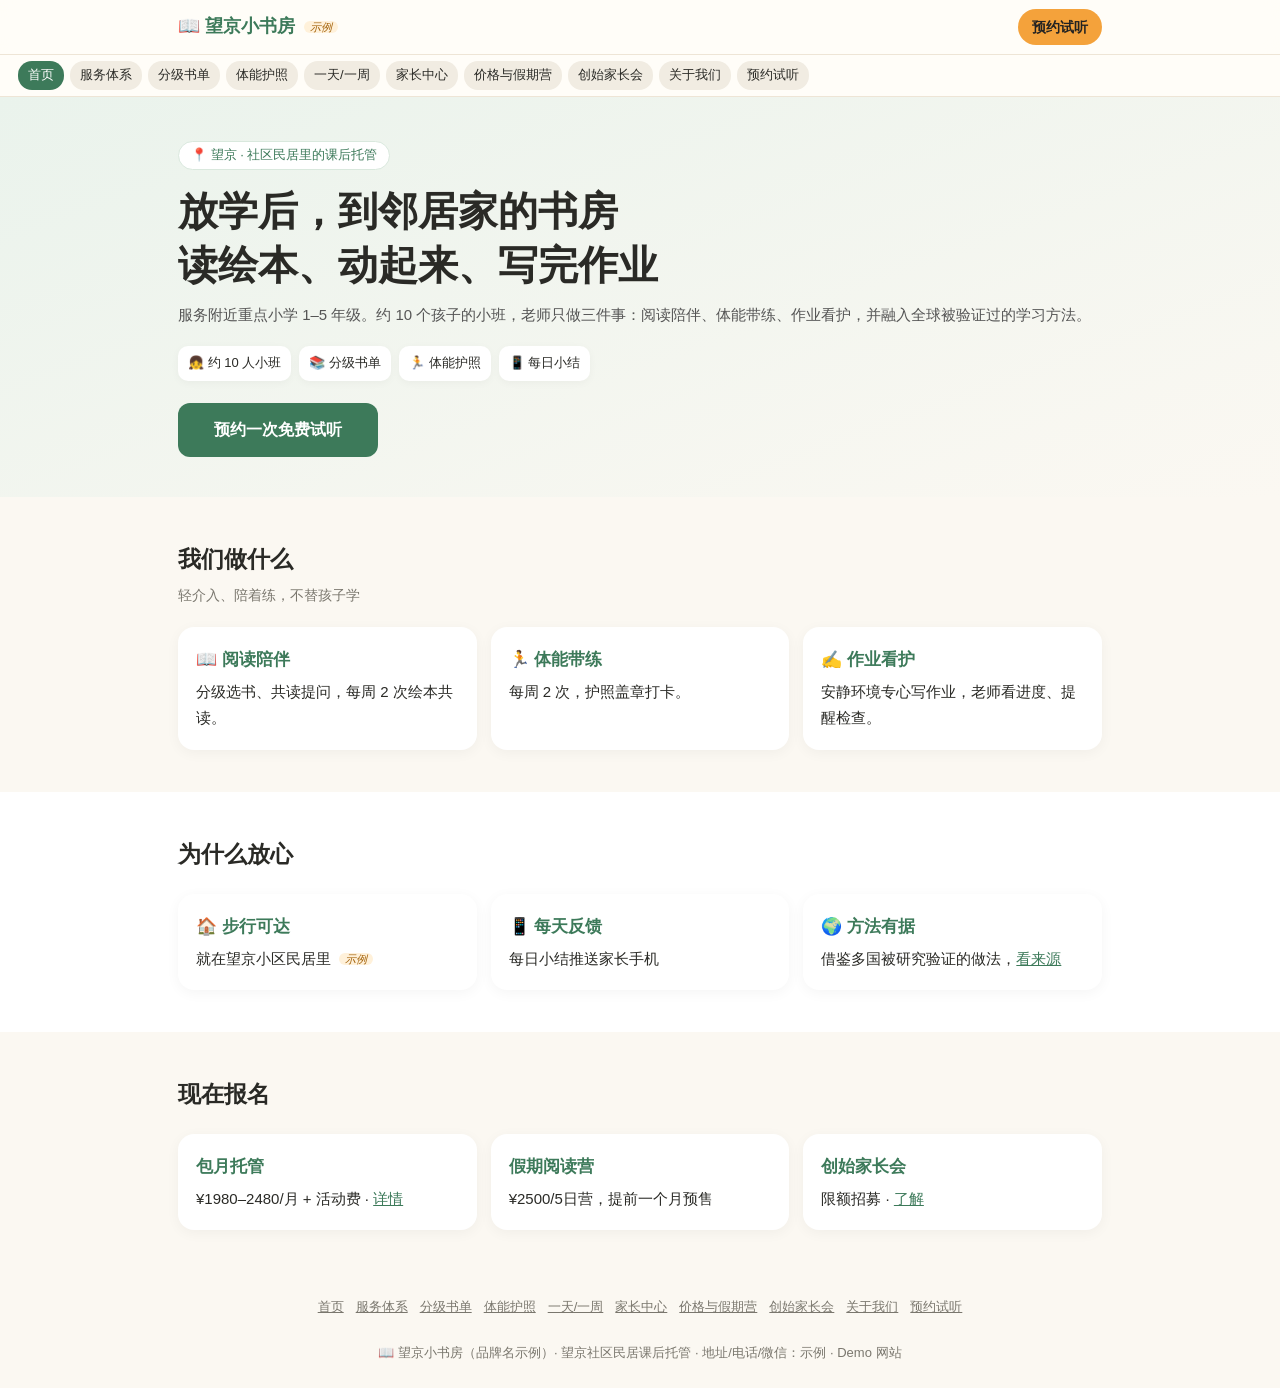
==== index.html @ 9b5f13f2 "望京小书房 demo site" ====
<!DOCTYPE html><html lang="zh-CN"><head><meta charset="utf-8"><meta name="viewport" content="width=device-width,initial-scale=1"><title>首页 · 望京小书房（示例）</title><link rel="stylesheet" href="style.css"></head><body>
<nav><div class="w"><b><a href="index.html" style="text-decoration:none">📖 望京小书房</a> <i class="tag">示例</i></b><a class="cta-s" href="join.html">预约试听</a></div></nav><div class="nav2"><a href="index.html" class=on>首页</a><a href="services.html">服务体系</a><a href="books.html">分级书单</a><a href="passport.html">体能护照</a><a href="schedule.html">一天/一周</a><a href="parents.html">家长中心</a><a href="pricing.html">价格与假期营</a><a href="founders.html">创始家长会</a><a href="about.html">关于我们</a><a href="join.html">预约试听</a></div>

<header class="hero"><div class="w"><span class="pill">📍 望京 · 社区民居里的课后托管</span><h1>放学后，到邻居家的书房<br>读绘本、动起来、写完作业</h1><p>服务附近重点小学 1–5 年级。约 10 个孩子的小班，老师只做三件事：阅读陪伴、体能带练、作业看护，并融入全球被验证过的学习方法。</p><div class="ks"><span>👧 约 10 人小班</span><span>📚 分级书单</span><span>🏃 体能护照</span><span>📱 每日小结</span></div><a class="btn" href="join.html">预约一次免费试听</a></div></header><section><div class="w"><h2>我们做什么</h2><p class="sub">轻介入、陪着练，不替孩子学</p><div class="g g3"><div class="c"><h3>📖 阅读陪伴</h3><p>分级选书、共读提问，每周 2 次绘本共读。</p></div><div class="c"><h3>🏃 体能带练</h3><p>每周 2 次，护照盖章打卡。</p></div><div class="c"><h3>✍️ 作业看护</h3><p>安静环境专心写作业，老师看进度、提醒检查。</p></div></div></div></section><section style=background:#fff><div class="w"><h2>为什么放心</h2><p class="sub"></p><div class="g g3"><div class="c"><h3>🏠 步行可达</h3><p>就在望京小区民居里 <i class="tag">示例</i></p></div><div class="c"><h3>📱 每天反馈</h3><p>每日小结推送家长手机</p></div><div class="c"><h3>🌍 方法有据</h3><p>借鉴多国被研究验证的做法，<a href=about.html>看来源</a></p></div></div></div></section><section><div class="w"><h2>现在报名</h2><p class="sub"></p><div class="g g3"><div class="c"><h3>包月托管</h3><p>¥1980–2480/月 + 活动费 · <a href=pricing.html>详情</a></p></div><div class="c"><h3>假期阅读营</h3><p>¥2500/5日营，提前一个月预售</p></div><div class="c"><h3>创始家长会</h3><p>限额招募 · <a href=founders.html>了解</a></p></div></div></div></section>
<footer><div class="w"><a href="index.html">首页</a><a href="services.html">服务体系</a><a href="books.html">分级书单</a><a href="passport.html">体能护照</a><a href="schedule.html">一天/一周</a><a href="parents.html">家长中心</a><a href="pricing.html">价格与假期营</a><a href="founders.html">创始家长会</a><a href="about.html">关于我们</a><a href="join.html">预约试听</a><br><br>📖 望京小书房（品牌名示例）· 望京社区民居课后托管 · 地址/电话/微信：示例 · Demo 网站</div></footer>
<div class="fab"><a class="btn" href="join.html">📅 预约免费试听</a></div></body></html>
---- style.css ----
:root{--p:#3d7a5a;--a:#f4a23b;--bg:#fbf8f2;--t:#2a2a26;--m:#7a776e}*{box-sizing:border-box;margin:0;padding:0}
body{font-family:-apple-system,"PingFang SC","Noto Sans CJK SC","Microsoft YaHei",sans-serif;color:var(--t);background:var(--bg);line-height:1.75;font-size:15px}
a{color:var(--p)}.w{max-width:960px;margin:auto;padding:0 18px}
nav{position:sticky;top:0;z-index:9;background:#fffdf8ee;backdrop-filter:blur(8px);border-bottom:1px solid #eee5d6}
nav .w{display:flex;justify-content:space-between;align-items:center;height:54px}nav b{color:var(--p);font-size:18px}nav .l{display:none}nav .l a{margin-left:18px;text-decoration:none;color:var(--t)}
.cta-s{background:var(--a);color:#222;padding:6px 14px;border-radius:20px;text-decoration:none;font-size:14px;font-weight:600}
.hero{padding:44px 0 40px;background:linear-gradient(160deg,#eaf3ec,#fbf8f2)}.hero .pill{display:inline-block;background:#fff;border:1px solid #d9e8dd;color:var(--p);border-radius:20px;padding:2px 12px;font-size:13px}
.hero h1{font-size:30px;line-height:1.35;margin:14px 0 10px}.hero p{color:#555}.hero .ks{display:flex;flex-wrap:wrap;gap:8px;margin:18px 0 22px}.hero .ks span{background:#fff;border-radius:10px;padding:6px 10px;font-size:13px;box-shadow:0 2px 8px #0000000a}
.btn{display:block;text-align:center;background:var(--p);color:#fff;padding:13px;border-radius:12px;text-decoration:none;font-weight:600;border:0;font-size:16px;width:100%;cursor:pointer}
section{padding:42px 0}h2{font-size:23px;margin-bottom:4px}.sub{color:var(--m);margin-bottom:20px;font-size:14px}
.g{display:grid;gap:14px}.c{background:#fff;border-radius:16px;padding:18px;box-shadow:0 3px 14px #0000000b}.c h3{font-size:17px;color:var(--p);margin-bottom:4px}
.tag{font-size:11px;background:#fff1da;color:#a3620a;border-radius:6px;padding:0 6px;margin-left:4px;vertical-align:middle;font-weight:400}
.ladder{display:flex;gap:6px;overflow-x:auto;padding-bottom:6px}.ladder div{flex:0 0 auto;background:#fff;border-radius:12px;padding:10px 14px;text-align:center;font-size:13px;box-shadow:0 2px 8px #0000000a}.ladder b{display:block;color:var(--p);font-size:16px}
.tl{border-left:3px solid #cfe3d5;margin-left:8px}.tl div{position:relative;padding:0 0 18px 20px}.tl div:before{content:"";position:absolute;left:-9px;top:6px;width:14px;height:14px;border-radius:50%;background:var(--a);border:3px solid #fff}.tl b{color:var(--p);margin-right:6px}
.price .c{text-align:center}.price .n{font-size:26px;font-weight:700;color:var(--t)}.price .hot{border:2px solid var(--a)}
details{background:#fff;border-radius:12px;padding:14px 16px;margin-bottom:10px;box-shadow:0 2px 8px #0000000a}summary{font-weight:600;cursor:pointer}details p{color:#555;margin-top:6px}
form{display:grid;gap:12px}input,select,textarea{padding:12px;border:1px solid #e2dccf;border-radius:10px;font:inherit;background:#fff;width:100%}
.row{display:grid;grid-template-columns:1fr 1fr;gap:10px}.src{font-size:12px;color:var(--m)}.src a{margin-right:8px}
.fab{position:fixed;bottom:14px;left:14px;right:14px;z-index:9}footer{text-align:center;padding:24px 0 90px;color:var(--m);font-size:13px}
@media(min-width:760px){.g2{grid-template-columns:1fr 1fr}.g3{grid-template-columns:repeat(3,1fr)}.g4{grid-template-columns:repeat(4,1fr)}nav .l{display:block}.hero h1{font-size:40px}.fab{display:none}footer{padding-bottom:24px}.hero .btn{width:auto;display:inline-block;padding:13px 36px}}
.nav2{display:flex;gap:6px;overflow-x:auto;padding:6px 18px;background:#fffdf8;border-bottom:1px solid #eee5d6;white-space:nowrap}.nav2 a{font-size:13px;text-decoration:none;color:var(--t);padding:3px 10px;border-radius:14px;background:#f1ece2}.nav2 a.on{background:var(--p);color:#fff}.borrow{margin-top:8px;padding:8px 10px;background:#eef6f0;border-radius:10px;font-size:13px}footer a{color:var(--m);margin:0 6px}ul.li{margin:8px 0 0 20px}
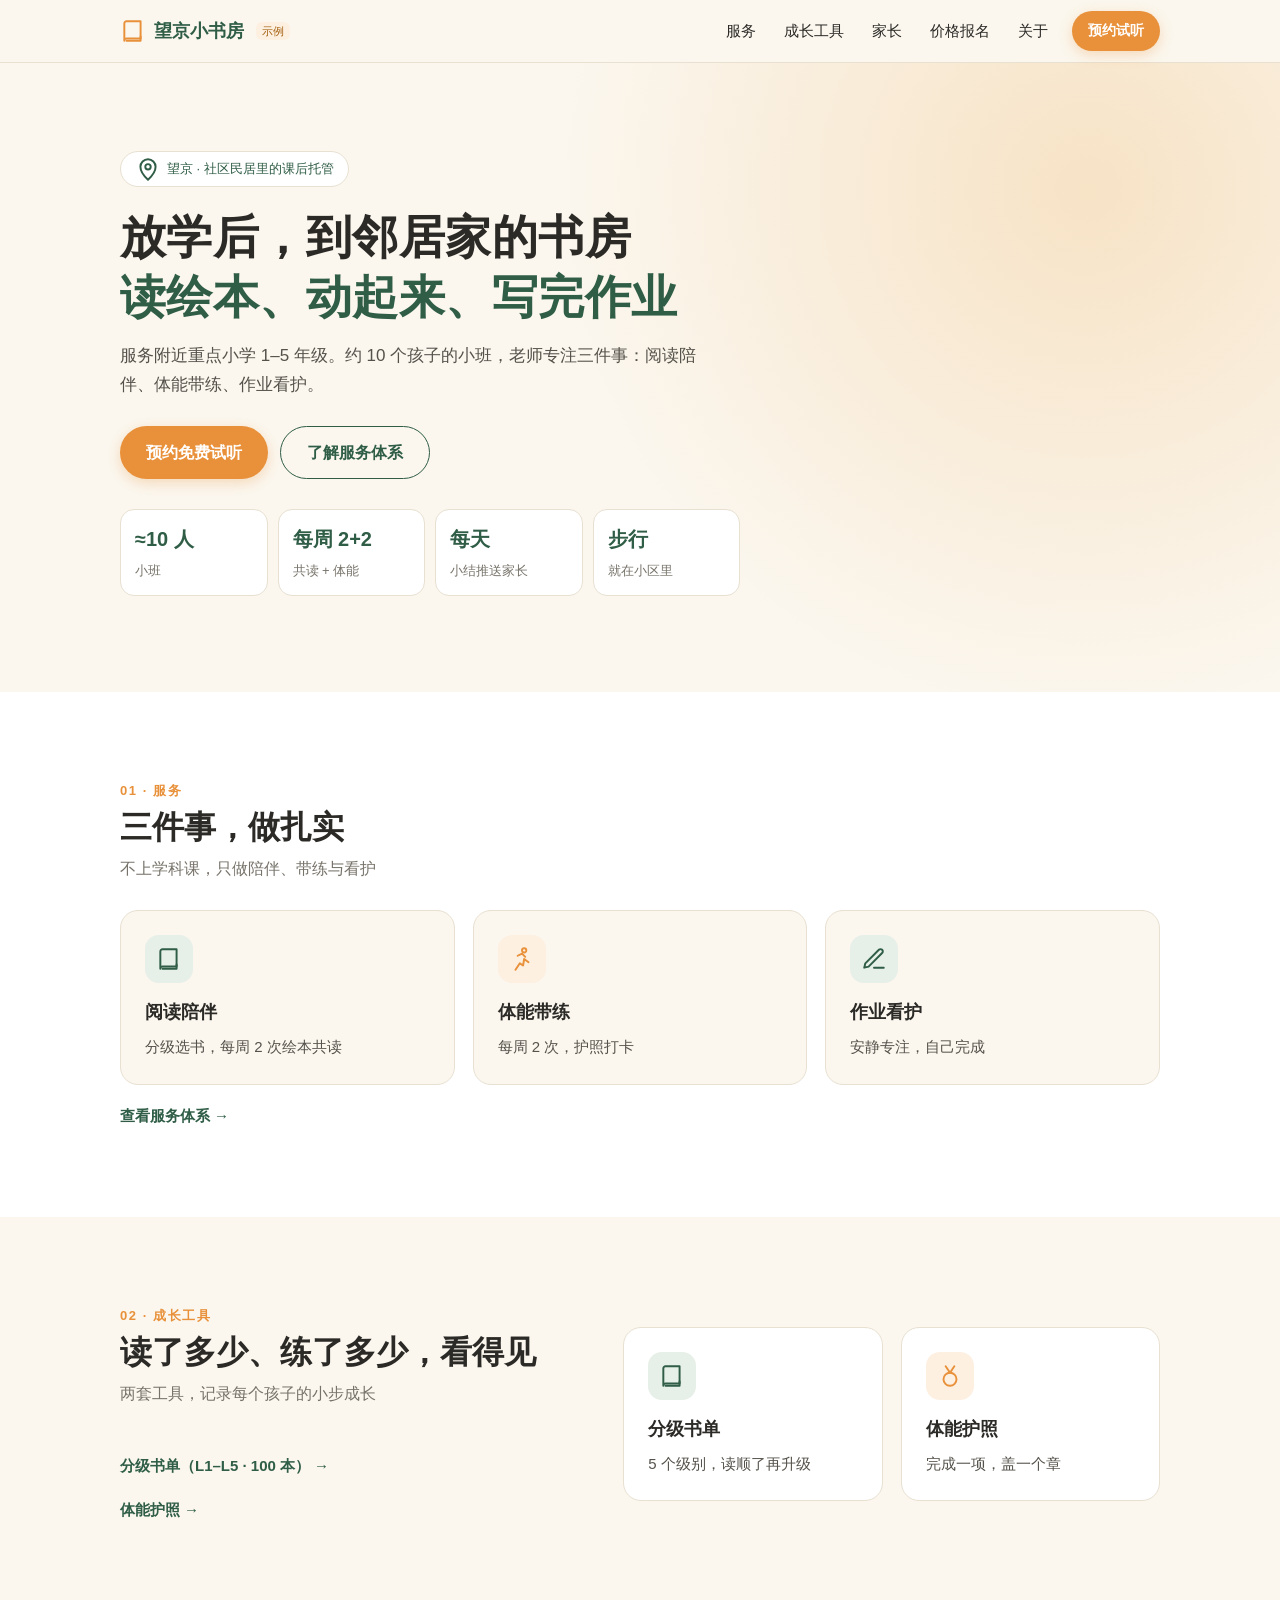
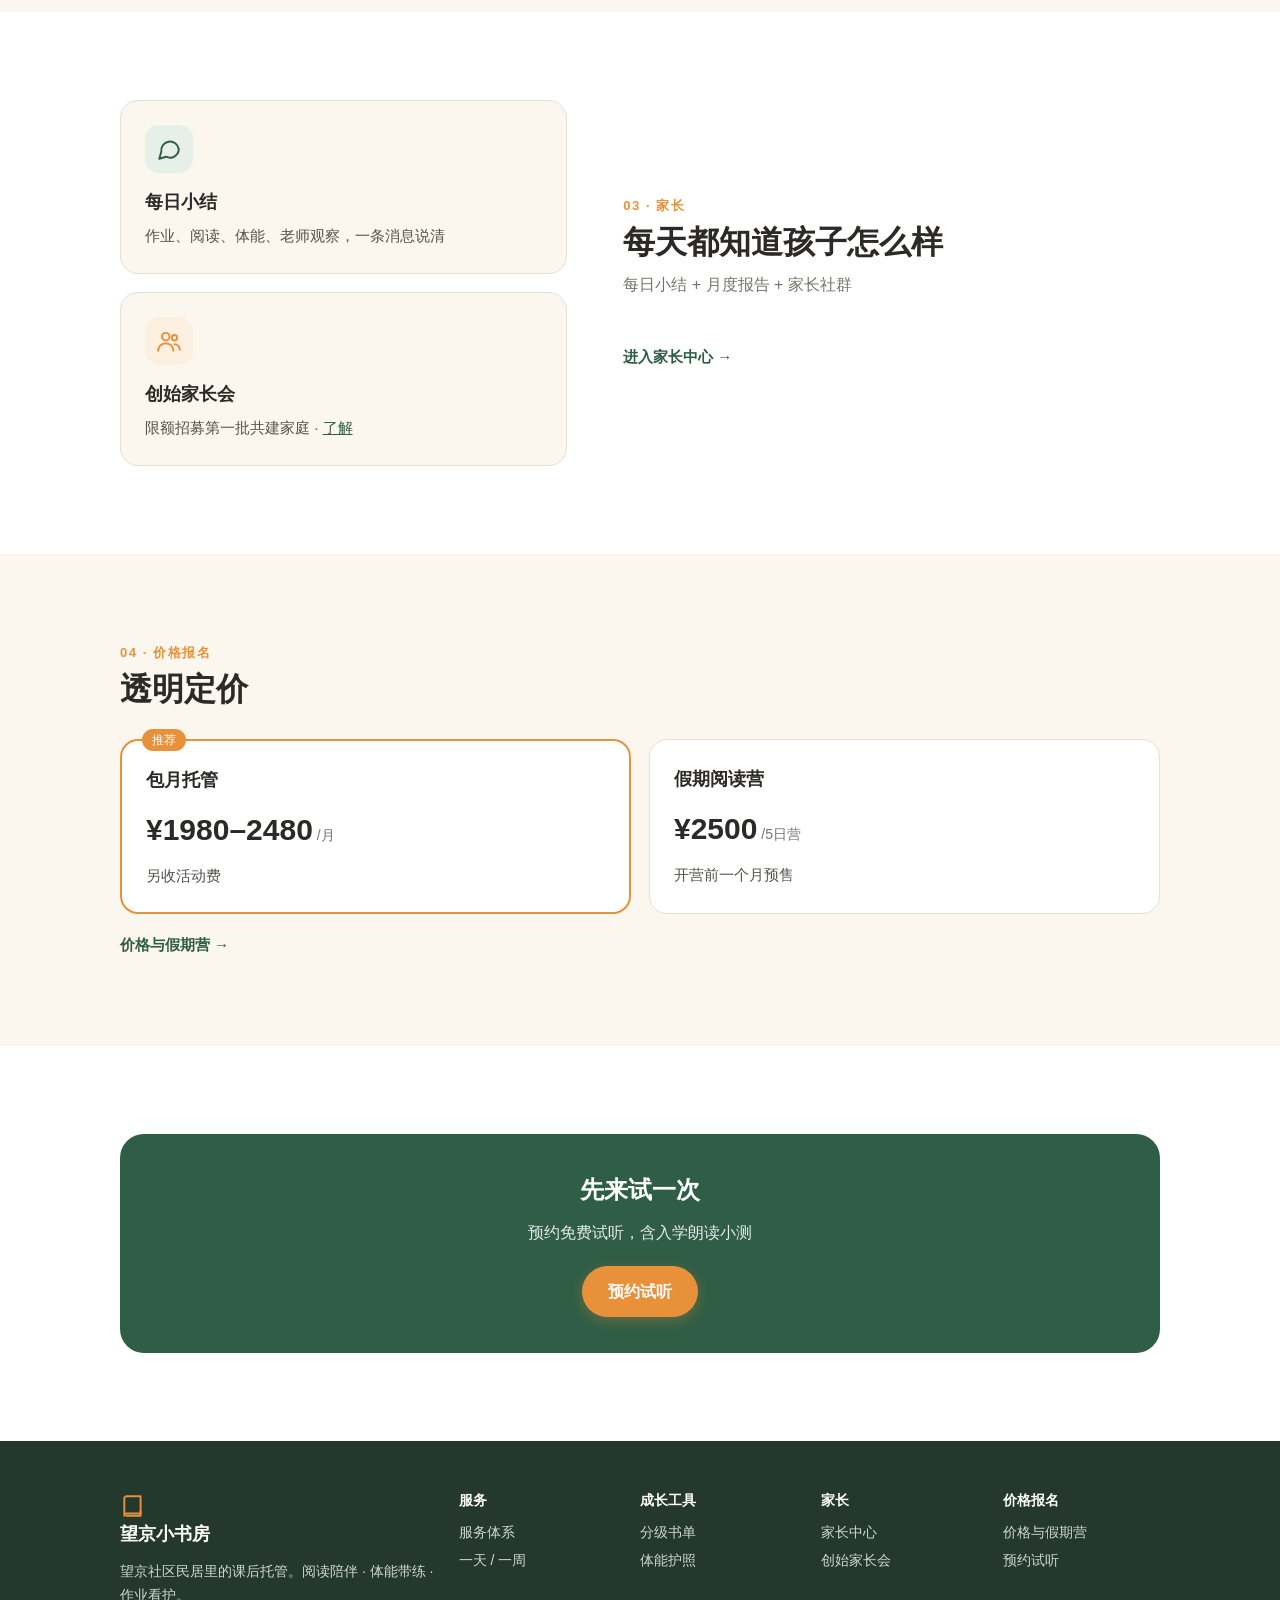
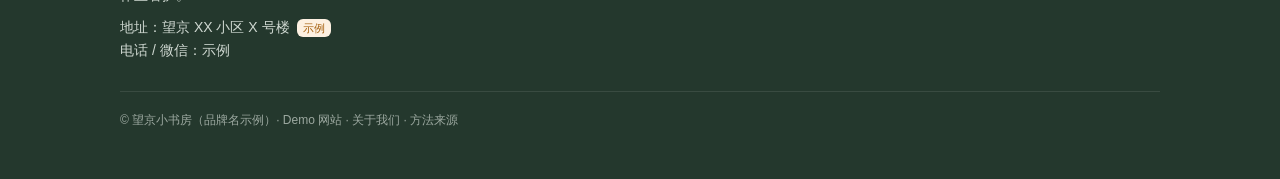
==== commit ee64a84a: "全站改版：信息架构、视觉与导航" ====
--- a/index.html
+++ b/index.html
@@ -1,6 +1 @@
-<!DOCTYPE html><html lang="zh-CN"><head><meta charset="utf-8"><meta name="viewport" content="width=device-width,initial-scale=1"><title>首页 · 望京小书房（示例）</title><link rel="stylesheet" href="style.css"></head><body>
-<nav><div class="w"><b><a href="index.html" style="text-decoration:none">📖 望京小书房</a> <i class="tag">示例</i></b><a class="cta-s" href="join.html">预约试听</a></div></nav><div class="nav2"><a href="index.html" class=on>首页</a><a href="services.html">服务体系</a><a href="books.html">分级书单</a><a href="passport.html">体能护照</a><a href="schedule.html">一天/一周</a><a href="parents.html">家长中心</a><a href="pricing.html">价格与假期营</a><a href="founders.html">创始家长会</a><a href="about.html">关于我们</a><a href="join.html">预约试听</a></div>
-
-<header class="hero"><div class="w"><span class="pill">📍 望京 · 社区民居里的课后托管</span><h1>放学后，到邻居家的书房<br>读绘本、动起来、写完作业</h1><p>服务附近重点小学 1–5 年级。约 10 个孩子的小班，老师只做三件事：阅读陪伴、体能带练、作业看护，并融入全球被验证过的学习方法。</p><div class="ks"><span>👧 约 10 人小班</span><span>📚 分级书单</span><span>🏃 体能护照</span><span>📱 每日小结</span></div><a class="btn" href="join.html">预约一次免费试听</a></div></header><section><div class="w"><h2>我们做什么</h2><p class="sub">轻介入、陪着练，不替孩子学</p><div class="g g3"><div class="c"><h3>📖 阅读陪伴</h3><p>分级选书、共读提问，每周 2 次绘本共读。</p></div><div class="c"><h3>🏃 体能带练</h3><p>每周 2 次，护照盖章打卡。</p></div><div class="c"><h3>✍️ 作业看护</h3><p>安静环境专心写作业，老师看进度、提醒检查。</p></div></div></div></section><section style=background:#fff><div class="w"><h2>为什么放心</h2><p class="sub"></p><div class="g g3"><div class="c"><h3>🏠 步行可达</h3><p>就在望京小区民居里 <i class="tag">示例</i></p></div><div class="c"><h3>📱 每天反馈</h3><p>每日小结推送家长手机</p></div><div class="c"><h3>🌍 方法有据</h3><p>借鉴多国被研究验证的做法，<a href=about.html>看来源</a></p></div></div></div></section><section><div class="w"><h2>现在报名</h2><p class="sub"></p><div class="g g3"><div class="c"><h3>包月托管</h3><p>¥1980–2480/月 + 活动费 · <a href=pricing.html>详情</a></p></div><div class="c"><h3>假期阅读营</h3><p>¥2500/5日营，提前一个月预售</p></div><div class="c"><h3>创始家长会</h3><p>限额招募 · <a href=founders.html>了解</a></p></div></div></div></section>
-<footer><div class="w"><a href="index.html">首页</a><a href="services.html">服务体系</a><a href="books.html">分级书单</a><a href="passport.html">体能护照</a><a href="schedule.html">一天/一周</a><a href="parents.html">家长中心</a><a href="pricing.html">价格与假期营</a><a href="founders.html">创始家长会</a><a href="about.html">关于我们</a><a href="join.html">预约试听</a><br><br>📖 望京小书房（品牌名示例）· 望京社区民居课后托管 · 地址/电话/微信：示例 · Demo 网站</div></footer>
-<div class="fab"><a class="btn" href="join.html">📅 预约免费试听</a></div></body></html>+<!DOCTYPE html><html lang="zh-CN"><head><meta charset="utf-8"><meta name="viewport" content="width=device-width,initial-scale=1"><title>首页 · 望京小书房（示例）</title><link rel="stylesheet" href="style.css"></head><body><header class="hd"><div class="w"><a class="logo" href="index.html"><svg class="ic" viewBox="0 0 24 24"><path d="M4 19V5a2 2 0 0 1 2-2h13v16H6a2 2 0 0 0-2 2z"/><path d="M19 17v4H6"/></svg>望京小书房 <i class="tag">示例</i></a><nav class="menu"><div class="grp"><a href="services.html">服务</a><div class="sub"><a href="services.html">服务体系</a><a href="schedule.html">一天 / 一周</a></div></div><div class="grp"><a href="books.html">成长工具</a><div class="sub"><a href="books.html">分级书单</a><a href="passport.html">体能护照</a></div></div><div class="grp"><a href="parents.html">家长</a><div class="sub"><a href="parents.html">家长中心</a><a href="founders.html">创始家长会</a></div></div><div class="grp"><a href="pricing.html">价格报名</a><div class="sub"><a href="pricing.html">价格与假期营</a><a href="join.html">预约试听</a></div></div><div class="grp"><a href="about.html">关于</a><div class="sub"><a href="about.html">关于我们 · 方法来源</a></div></div><a class="btn sm" href="join.html" style="margin-left:8px">预约试听</a></nav><button class="burger" aria-label="菜单" onclick="document.querySelector('.drawer').classList.toggle('open')"><svg class="ic" viewBox="0 0 24 24"><path d="M4 7h16M4 12h16M4 17h16"/></svg></button></div><div class="drawer"><div class="w"><h4>服务</h4><a href="services.html">服务体系</a><a href="schedule.html">一天 / 一周</a><h4>成长工具</h4><a href="books.html">分级书单</a><a href="passport.html">体能护照</a><h4>家长</h4><a href="parents.html">家长中心</a><a href="founders.html">创始家长会</a><h4>价格报名</h4><a href="pricing.html">价格与假期营</a><a href="join.html">预约试听</a><h4>关于</h4><a href="about.html">关于我们 · 方法来源</a><div style="margin-top:14px"><a class="btn full" href="join.html" style="color:#fff;background:var(--o)">预约免费试听</a></div></div></div></header><main><div class="hero"><div class="w"><span class="eyebrow"><svg class="ic" viewBox="0 0 24 24"><path d="M12 22s7-6.5 7-12a7 7 0 0 0-14 0c0 5.5 7 12 7 12z"/><circle cx="12" cy="10" r="2.5"/></svg>望京 · 社区民居里的课后托管</span><h1>放学后，到邻居家的书房<br><em>读绘本、动起来、写完作业</em></h1><p class="lead">服务附近重点小学 1–5 年级。约 10 个孩子的小班，老师专注三件事：阅读陪伴、体能带练、作业看护。</p><div class="acts"><a class="btn" href="join.html">预约免费试听</a><a class="btn ghost" href="services.html">了解服务体系</a></div><div class="facts"><div><b>≈10 人</b><span>小班</span></div><div><b>每周 2+2</b><span>共读 + 体能</span></div><div><b>每天</b><span>小结推送家长</span></div><div><b>步行</b><span>就在小区里</span></div></div></div></div><section class="alt"><div class="w"><div class="sh"><div class="k">01 · 服务</div><h2>三件事，做扎实</h2><p>不上学科课，只做陪伴、带练与看护</p></div><div class="g g3"><div class="c"><div class="icb"><svg class="ic" viewBox="0 0 24 24"><path d="M4 19V5a2 2 0 0 1 2-2h13v16H6a2 2 0 0 0-2 2z"/><path d="M19 17v4H6"/></svg></div><h3>阅读陪伴</h3><p>分级选书，每周 2 次绘本共读</p></div><div class="c"><div class="icb o"><svg class="ic" viewBox="0 0 24 24"><circle cx="14" cy="4" r="2"/><path d="m6 22 4-6 3 2 1-6 4 3M8 9l4-2 3 3"/></svg></div><h3>体能带练</h3><p>每周 2 次，护照打卡</p></div><div class="c"><div class="icb"><svg class="ic" viewBox="0 0 24 24"><path d="M12 20h9"/><path d="M16.5 3.5a2.1 2.1 0 1 1 3 3L7 19l-4 1 1-4z"/></svg></div><h3>作业看护</h3><p>安静专注，自己完成</p></div></div><a class="more" href="services.html">查看服务体系</a></div></section><section class=""><div class="w"><div class="mod"><div><div class="sh"><div class="k">02 · 成长工具</div><h2>读了多少、练了多少，看得见</h2><p>两套工具，记录每个孩子的小步成长</p></div><a class="more" href="books.html">分级书单（L1–L5 · 100 本）</a><br><a class="more" href="passport.html">体能护照</a></div><div class="g g2"><div class="c"><div class="icb"><svg class="ic" viewBox="0 0 24 24"><path d="M4 19V5a2 2 0 0 1 2-2h13v16H6a2 2 0 0 0-2 2z"/><path d="M19 17v4H6"/></svg></div><h3>分级书单</h3><p>5 个级别，读顺了再升级</p></div><div class="c"><div class="icb o"><svg class="ic" viewBox="0 0 24 24"><circle cx="12" cy="15" r="6"/><path d="m8 3 4 6 4-6"/></svg></div><h3>体能护照</h3><p>完成一项，盖一个章</p></div></div></div></div></section><section class="alt"><div class="w"><div class="mod rev"><div><div class="sh"><div class="k">03 · 家长</div><h2>每天都知道孩子怎么样</h2><p>每日小结 + 月度报告 + 家长社群</p></div><a class="more" href="parents.html">进入家长中心</a></div><div class="g"><div class="c"><div class="icb"><svg class="ic" viewBox="0 0 24 24"><path d="M21 12a8 8 0 0 1-11.6 7.1L3 21l1.9-6.4A8 8 0 1 1 21 12z"/></svg></div><h3>每日小结</h3><p>作业、阅读、体能、老师观察，一条消息说清</p></div><div class="c"><div class="icb o"><svg class="ic" viewBox="0 0 24 24"><circle cx="9" cy="8" r="3.5"/><path d="M2 21a7 7 0 0 1 14 0"/><circle cx="17" cy="9" r="2.5"/><path d="M17 15a5 5 0 0 1 5 5"/></svg></div><h3>创始家长会</h3><p>限额招募第一批共建家庭 · <a href=founders.html>了解</a></p></div></div></div></div></section><section class=""><div class="w"><div class="sh"><div class="k">04 · 价格报名</div><h2>透明定价</h2></div><div class="g g2 price"><div class="c hot"><h3>包月托管</h3><div class="n">¥1980–2480<small> /月</small></div><p>另收活动费</p></div><div class="c"><h3>假期阅读营</h3><div class="n">¥2500<small> /5日营</small></div><p>开营前一个月预售</p></div></div><a class="more" href="pricing.html">价格与假期营</a></div></section><section class="alt"><div class="w"><div class="cta"><h2>先来试一次</h2><p>预约免费试听，含入学朗读小测</p><a class="btn" href="join.html">预约试听</a></div></div></section></main><footer class="ft"><div class="w"><div class="cols"><div><a class="logo" href="index.html" style="color:#fff"><svg class="ic" viewBox="0 0 24 24"><path d="M4 19V5a2 2 0 0 1 2-2h13v16H6a2 2 0 0 0-2 2z"/><path d="M19 17v4H6"/></svg>望京小书房</a><p style="margin-top:10px">望京社区民居里的课后托管。阅读陪伴 · 体能带练 · 作业看护。</p><p style="margin-top:8px">地址：望京 XX 小区 X 号楼 <i class="tag">示例</i><br>电话 / 微信：示例</p></div><div><h4>服务</h4><a href="services.html">服务体系</a><a href="schedule.html">一天 / 一周</a></div><div><h4>成长工具</h4><a href="books.html">分级书单</a><a href="passport.html">体能护照</a></div><div><h4>家长</h4><a href="parents.html">家长中心</a><a href="founders.html">创始家长会</a></div><div><h4>价格报名</h4><a href="pricing.html">价格与假期营</a><a href="join.html">预约试听</a></div></div><div class="bot">© 望京小书房（品牌名示例）· Demo 网站 · <a href="about.html" style="display:inline">关于我们 · 方法来源</a></div></div></footer><div class="fab"><a class="btn" href="join.html">预约免费试听</a></div></body></html>
--- a/style.css
+++ b/style.css
@@ -1,22 +1,63 @@
-
-:root{--p:#3d7a5a;--a:#f4a23b;--bg:#fbf8f2;--t:#2a2a26;--m:#7a776e}*{box-sizing:border-box;margin:0;padding:0}
-body{font-family:-apple-system,"PingFang SC","Noto Sans CJK SC","Microsoft YaHei",sans-serif;color:var(--t);background:var(--bg);line-height:1.75;font-size:15px}
-a{color:var(--p)}.w{max-width:960px;margin:auto;padding:0 18px}
-nav{position:sticky;top:0;z-index:9;background:#fffdf8ee;backdrop-filter:blur(8px);border-bottom:1px solid #eee5d6}
-nav .w{display:flex;justify-content:space-between;align-items:center;height:54px}nav b{color:var(--p);font-size:18px}nav .l{display:none}nav .l a{margin-left:18px;text-decoration:none;color:var(--t)}
-.cta-s{background:var(--a);color:#222;padding:6px 14px;border-radius:20px;text-decoration:none;font-size:14px;font-weight:600}
-.hero{padding:44px 0 40px;background:linear-gradient(160deg,#eaf3ec,#fbf8f2)}.hero .pill{display:inline-block;background:#fff;border:1px solid #d9e8dd;color:var(--p);border-radius:20px;padding:2px 12px;font-size:13px}
-.hero h1{font-size:30px;line-height:1.35;margin:14px 0 10px}.hero p{color:#555}.hero .ks{display:flex;flex-wrap:wrap;gap:8px;margin:18px 0 22px}.hero .ks span{background:#fff;border-radius:10px;padding:6px 10px;font-size:13px;box-shadow:0 2px 8px #0000000a}
-.btn{display:block;text-align:center;background:var(--p);color:#fff;padding:13px;border-radius:12px;text-decoration:none;font-weight:600;border:0;font-size:16px;width:100%;cursor:pointer}
-section{padding:42px 0}h2{font-size:23px;margin-bottom:4px}.sub{color:var(--m);margin-bottom:20px;font-size:14px}
-.g{display:grid;gap:14px}.c{background:#fff;border-radius:16px;padding:18px;box-shadow:0 3px 14px #0000000b}.c h3{font-size:17px;color:var(--p);margin-bottom:4px}
-.tag{font-size:11px;background:#fff1da;color:#a3620a;border-radius:6px;padding:0 6px;margin-left:4px;vertical-align:middle;font-weight:400}
-.ladder{display:flex;gap:6px;overflow-x:auto;padding-bottom:6px}.ladder div{flex:0 0 auto;background:#fff;border-radius:12px;padding:10px 14px;text-align:center;font-size:13px;box-shadow:0 2px 8px #0000000a}.ladder b{display:block;color:var(--p);font-size:16px}
-.tl{border-left:3px solid #cfe3d5;margin-left:8px}.tl div{position:relative;padding:0 0 18px 20px}.tl div:before{content:"";position:absolute;left:-9px;top:6px;width:14px;height:14px;border-radius:50%;background:var(--a);border:3px solid #fff}.tl b{color:var(--p);margin-right:6px}
-.price .c{text-align:center}.price .n{font-size:26px;font-weight:700;color:var(--t)}.price .hot{border:2px solid var(--a)}
-details{background:#fff;border-radius:12px;padding:14px 16px;margin-bottom:10px;box-shadow:0 2px 8px #0000000a}summary{font-weight:600;cursor:pointer}details p{color:#555;margin-top:6px}
-form{display:grid;gap:12px}input,select,textarea{padding:12px;border:1px solid #e2dccf;border-radius:10px;font:inherit;background:#fff;width:100%}
-.row{display:grid;grid-template-columns:1fr 1fr;gap:10px}.src{font-size:12px;color:var(--m)}.src a{margin-right:8px}
-.fab{position:fixed;bottom:14px;left:14px;right:14px;z-index:9}footer{text-align:center;padding:24px 0 90px;color:var(--m);font-size:13px}
-@media(min-width:760px){.g2{grid-template-columns:1fr 1fr}.g3{grid-template-columns:repeat(3,1fr)}.g4{grid-template-columns:repeat(4,1fr)}nav .l{display:block}.hero h1{font-size:40px}.fab{display:none}footer{padding-bottom:24px}.hero .btn{width:auto;display:inline-block;padding:13px 36px}}
-.nav2{display:flex;gap:6px;overflow-x:auto;padding:6px 18px;background:#fffdf8;border-bottom:1px solid #eee5d6;white-space:nowrap}.nav2 a{font-size:13px;text-decoration:none;color:var(--t);padding:3px 10px;border-radius:14px;background:#f1ece2}.nav2 a.on{background:var(--p);color:#fff}.borrow{margin-top:8px;padding:8px 10px;background:#eef6f0;border-radius:10px;font-size:13px}footer a{color:var(--m);margin:0 6px}ul.li{margin:8px 0 0 20px}+:root{--cream:#fbf7ef;--cream2:#f3ecdf;--g:#2f5d46;--g2:#e6efe8;--o:#e8913a;--o2:#fdf0e1;--t:#2b2a26;--m:#77736a;--line:#e8e0d1;--r:18px}
+*{box-sizing:border-box;margin:0;padding:0}html{scroll-behavior:smooth}
+body{font-family:-apple-system,BlinkMacSystemFont,"PingFang SC","Hiragino Sans GB","Noto Sans CJK SC","Microsoft YaHei",sans-serif;color:var(--t);background:var(--cream);line-height:1.7;font-size:16px;-webkit-font-smoothing:antialiased}
+a{color:var(--g)}img,svg{display:block}.w{max-width:1080px;margin:0 auto;padding:0 20px}
+.ic{width:26px;height:26px;stroke:currentColor;fill:none;stroke-width:1.8;stroke-linecap:round;stroke-linejoin:round}
+/* header */
+.hd{position:sticky;top:0;z-index:50;background:rgba(251,247,239,.94);backdrop-filter:blur(10px);border-bottom:1px solid var(--line)}
+.hd .w{display:flex;align-items:center;justify-content:space-between;height:62px}
+.logo{display:flex;align-items:center;gap:8px;font-weight:700;font-size:18px;color:var(--g);text-decoration:none}.logo .ic{color:var(--o)}
+.menu{display:none;gap:4px;align-items:center}.menu .grp{position:relative}.menu .grp>a{display:block;padding:8px 12px;border-radius:10px;text-decoration:none;color:var(--t);font-size:15px}
+.menu .grp>a:hover,.menu .grp.on>a{background:var(--g2);color:var(--g)}
+.menu .sub{display:none;position:absolute;top:100%;left:0;background:#fff;border:1px solid var(--line);border-radius:14px;padding:6px;min-width:150px;box-shadow:0 10px 30px #0000001a}
+.menu .grp:hover .sub{display:block}.menu .sub a{display:block;padding:8px 12px;border-radius:8px;text-decoration:none;color:var(--t);font-size:14px}.menu .sub a:hover{background:var(--cream)}
+.burger{background:none;border:0;padding:8px;color:var(--g);cursor:pointer}
+.drawer{display:none;border-top:1px solid var(--line);background:#fff}.drawer.open{display:block}
+.drawer .w{padding:10px 20px 18px}.drawer h4{font-size:12px;color:var(--m);letter-spacing:.1em;margin:12px 0 4px}.drawer a{display:inline-block;margin:4px 8px 4px 0;padding:6px 14px;border-radius:20px;background:var(--cream);text-decoration:none;color:var(--t);font-size:14px}.drawer a.on{background:var(--g);color:#fff}
+/* buttons */
+.btn{display:inline-flex;align-items:center;justify-content:center;gap:6px;padding:12px 26px;border-radius:999px;font-weight:600;font-size:16px;text-decoration:none;border:0;cursor:pointer;background:var(--o);color:#fff;box-shadow:0 4px 14px rgba(232,145,58,.3);transition:.2s}.btn:hover{transform:translateY(-1px)}
+.btn.ghost{background:transparent;color:var(--g);box-shadow:none;border:1.5px solid var(--g)}.btn.sm{padding:8px 16px;font-size:14px}.btn.full{width:100%}
+.more{display:inline-flex;align-items:center;gap:4px;font-weight:600;text-decoration:none;font-size:15px;margin-top:18px}.more:after{content:"→"}
+/* hero */
+.hero{padding:56px 0 64px;background:radial-gradient(circle at 85% 20%,#f7e3c6 0,transparent 45%),var(--cream)}
+.eyebrow{display:inline-flex;align-items:center;gap:6px;background:#fff;border:1px solid var(--line);color:var(--g);border-radius:999px;padding:4px 14px;font-size:13px}
+.hero h1{font-size:32px;line-height:1.3;margin:18px 0 14px;letter-spacing:.01em}.hero h1 em{font-style:normal;color:var(--g)}
+.hero p.lead{font-size:17px;color:#55524b;max-width:600px}.hero .acts{display:flex;gap:12px;flex-wrap:wrap;margin-top:26px}
+.facts{display:grid;grid-template-columns:repeat(2,1fr);gap:10px;margin-top:30px;max-width:620px}.facts div{background:#fff;border-radius:14px;padding:12px 14px;border:1px solid var(--line)}.facts b{display:block;font-size:20px;color:var(--g)}.facts span{font-size:13px;color:var(--m)}
+/* page header */
+.ph{padding:34px 0 36px;background:var(--g);color:#fff}.crumb{font-size:13px;opacity:.75}.crumb a{color:#fff}.ph h1{font-size:28px;margin:6px 0 6px}.ph p{opacity:.88;max-width:640px}
+/* sections */
+section{padding:64px 0}section.alt{background:#fff}section.tint{background:var(--g2)}
+.sh{margin-bottom:28px}.sh .k{font-size:13px;color:var(--o);font-weight:700;letter-spacing:.12em}.sh h2{font-size:26px;line-height:1.35;margin:4px 0 6px}.sh p{color:var(--m);max-width:620px}
+.g{display:grid;gap:18px}
+.c{background:#fff;border:1px solid var(--line);border-radius:var(--r);padding:24px}section.alt .c{background:var(--cream)}
+.c .icb{width:48px;height:48px;border-radius:14px;background:var(--g2);color:var(--g);display:flex;align-items:center;justify-content:center;margin-bottom:14px}.c .icb.o{background:var(--o2);color:var(--o)}
+.c h3{font-size:18px;margin-bottom:6px}.c p{color:#55524b;font-size:15px}
+.borrow{margin-top:14px;padding:10px 14px;background:var(--o2);border-radius:12px;font-size:14px;color:#7a4b14}.borrow b{color:var(--o)}
+.tag{display:inline-block;font-size:11px;font-style:normal;background:var(--o2);color:#a5600f;border-radius:6px;padding:0 6px;margin-left:4px;vertical-align:middle;font-weight:500;line-height:1.7}
+ul.li,ol.li{padding-left:20px}ul.li li,ol.li li{margin:6px 0}
+/* home module blocks */
+.mod{display:grid;gap:24px;align-items:center}.mod .num{font-size:13px;font-weight:700;color:var(--o)}
+/* ladder, timeline */
+.ladder{display:grid;grid-template-columns:repeat(auto-fit,minmax(110px,1fr));gap:10px}.ladder div{background:#fff;border:1px solid var(--line);border-radius:14px;padding:14px;text-align:center;font-size:14px}.ladder b{display:block;color:var(--g);font-size:18px}
+.tl{position:relative;margin-left:6px;border-left:2px dashed #c9d9cd}.tl div{position:relative;padding:0 0 22px 24px}.tl div:before{content:"";position:absolute;left:-8px;top:7px;width:14px;height:14px;border-radius:50%;background:var(--o);box-shadow:0 0 0 4px var(--cream)}.tl b{display:inline-block;min-width:52px;color:var(--g)}
+/* price */
+.price .c{text-align:left;position:relative}.price .n{font-size:30px;font-weight:800;color:var(--t);margin:8px 0}.price .n small{font-size:14px;font-weight:500;color:var(--m)}.price .hot{border:2px solid var(--o)}.price .hot:before{content:"推荐";position:absolute;top:-12px;left:20px;background:var(--o);color:#fff;font-size:12px;padding:1px 10px;border-radius:999px}
+/* faq/form */
+details{background:#fff;border:1px solid var(--line);border-radius:14px;padding:16px 18px;margin-bottom:10px}summary{font-weight:600;cursor:pointer}details p{color:#55524b;margin-top:8px}
+form{display:grid;gap:12px;max-width:560px}label{font-size:14px;color:var(--m)}input,select,textarea{padding:13px 14px;border:1px solid var(--line);border-radius:12px;font:inherit;background:#fff;width:100%}input:focus,select:focus,textarea:focus{outline:2px solid var(--g2);border-color:var(--g)}
+.row{display:grid;grid-template-columns:1fr 1fr;gap:10px}
+.booklist{columns:1;padding-left:22px}.booklist li{break-inside:avoid;margin:8px 0}.booklist small{color:var(--m)}
+.src{font-size:13px;color:var(--m)}
+.cta{background:var(--g);color:#fff;border-radius:24px;padding:36px 28px;text-align:center}.cta h2{font-size:24px;margin-bottom:8px}.cta p{opacity:.88;margin-bottom:20px}
+/* footer */
+.ft{background:#24382d;color:#cfd8d1;padding:48px 0 100px;font-size:14px}.ft .cols{display:grid;grid-template-columns:repeat(2,1fr);gap:24px}.ft h4{color:#fff;font-size:14px;margin-bottom:8px}.ft a{display:block;color:#cfd8d1;text-decoration:none;margin:4px 0}.ft a:hover{color:#fff}.ft .bot{border-top:1px solid #ffffff22;margin-top:28px;padding-top:18px;font-size:12px;opacity:.7}
+.fab{position:fixed;left:16px;right:16px;bottom:14px;z-index:40}.fab .btn{width:100%}
+@media(min-width:820px){
+ .menu{display:flex}.burger,.drawer,.drawer.open{display:none}.fab{display:none}.ft{padding-bottom:48px}
+ .hero{padding:88px 0 96px}.hero h1{font-size:46px}.facts{grid-template-columns:repeat(4,1fr)}
+ section{padding:88px 0}.sh h2{font-size:32px}.ph{padding:52px 0}.ph h1{font-size:36px}
+ .g2{grid-template-columns:repeat(2,1fr)}.g3{grid-template-columns:repeat(3,1fr)}.g4{grid-template-columns:repeat(4,1fr)}
+ .mod{grid-template-columns:1fr 1.2fr;gap:56px}.mod.rev>:first-child{order:2}
+ .booklist{columns:2;column-gap:40px}.ft .cols{grid-template-columns:2fr 1fr 1fr 1fr 1fr}
+}
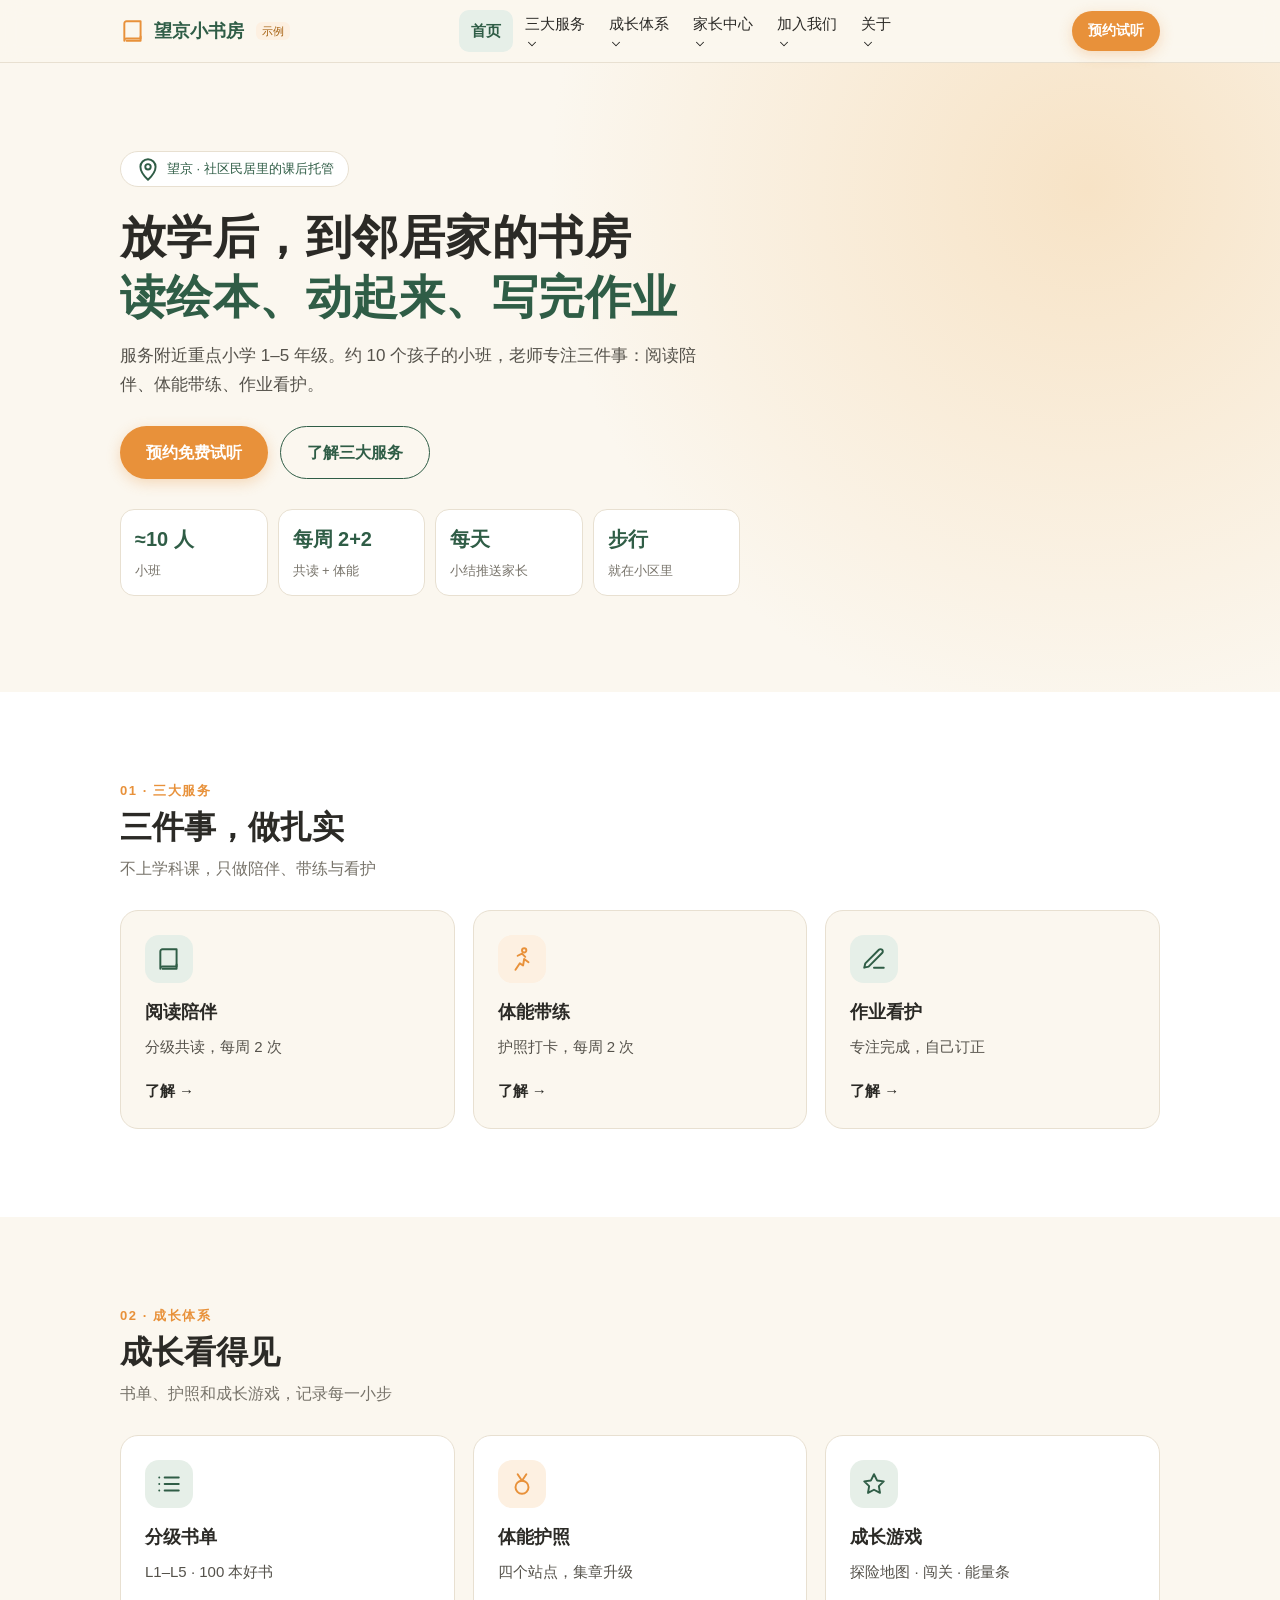
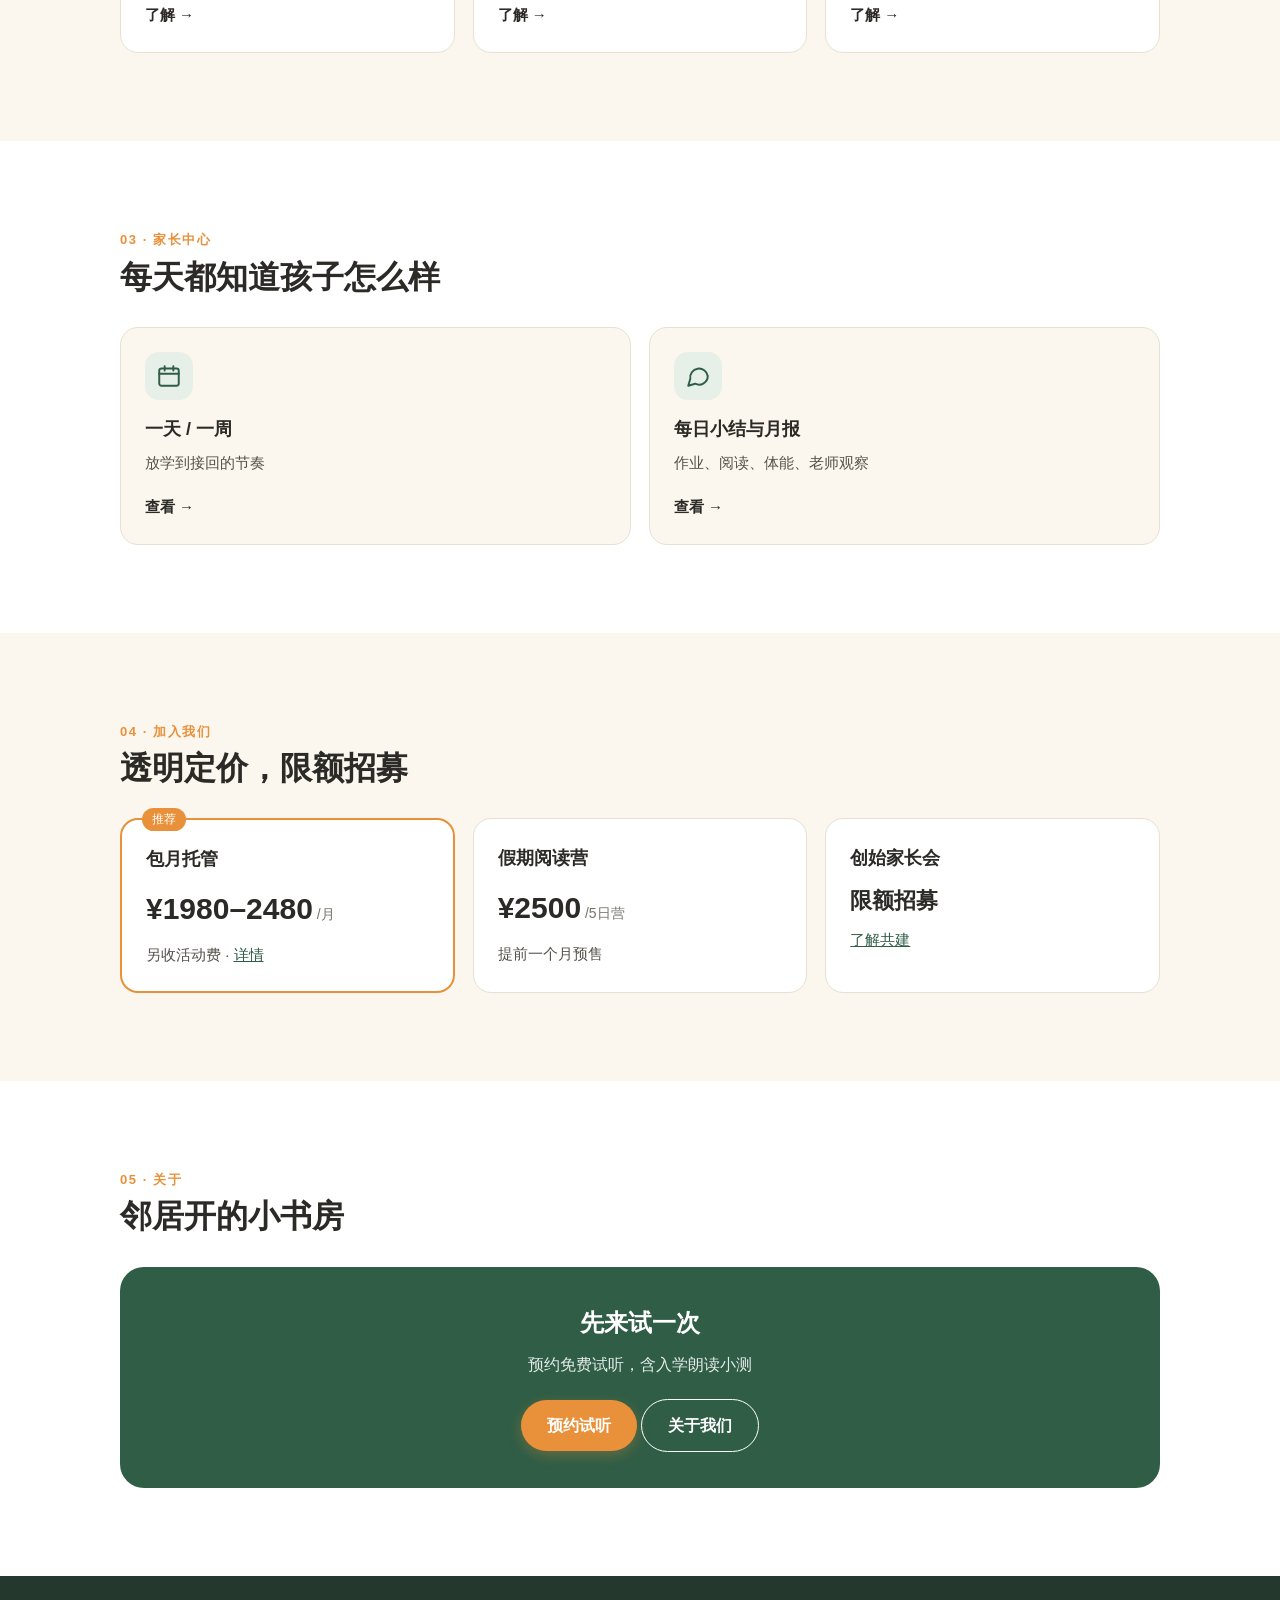
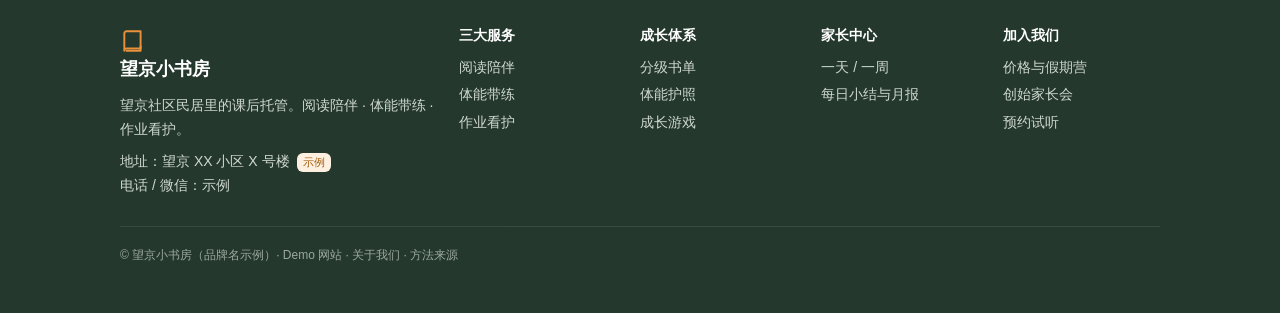
==== commit 86c8ff8a: "模块化导航、成长游戏页、服务游戏化" ====
--- a/index.html
+++ b/index.html
@@ -1 +1 @@
-<!DOCTYPE html><html lang="zh-CN"><head><meta charset="utf-8"><meta name="viewport" content="width=device-width,initial-scale=1"><title>首页 · 望京小书房（示例）</title><link rel="stylesheet" href="style.css"></head><body><header class="hd"><div class="w"><a class="logo" href="index.html"><svg class="ic" viewBox="0 0 24 24"><path d="M4 19V5a2 2 0 0 1 2-2h13v16H6a2 2 0 0 0-2 2z"/><path d="M19 17v4H6"/></svg>望京小书房 <i class="tag">示例</i></a><nav class="menu"><div class="grp"><a href="services.html">服务</a><div class="sub"><a href="services.html">服务体系</a><a href="schedule.html">一天 / 一周</a></div></div><div class="grp"><a href="books.html">成长工具</a><div class="sub"><a href="books.html">分级书单</a><a href="passport.html">体能护照</a></div></div><div class="grp"><a href="parents.html">家长</a><div class="sub"><a href="parents.html">家长中心</a><a href="founders.html">创始家长会</a></div></div><div class="grp"><a href="pricing.html">价格报名</a><div class="sub"><a href="pricing.html">价格与假期营</a><a href="join.html">预约试听</a></div></div><div class="grp"><a href="about.html">关于</a><div class="sub"><a href="about.html">关于我们 · 方法来源</a></div></div><a class="btn sm" href="join.html" style="margin-left:8px">预约试听</a></nav><button class="burger" aria-label="菜单" onclick="document.querySelector('.drawer').classList.toggle('open')"><svg class="ic" viewBox="0 0 24 24"><path d="M4 7h16M4 12h16M4 17h16"/></svg></button></div><div class="drawer"><div class="w"><h4>服务</h4><a href="services.html">服务体系</a><a href="schedule.html">一天 / 一周</a><h4>成长工具</h4><a href="books.html">分级书单</a><a href="passport.html">体能护照</a><h4>家长</h4><a href="parents.html">家长中心</a><a href="founders.html">创始家长会</a><h4>价格报名</h4><a href="pricing.html">价格与假期营</a><a href="join.html">预约试听</a><h4>关于</h4><a href="about.html">关于我们 · 方法来源</a><div style="margin-top:14px"><a class="btn full" href="join.html" style="color:#fff;background:var(--o)">预约免费试听</a></div></div></div></header><main><div class="hero"><div class="w"><span class="eyebrow"><svg class="ic" viewBox="0 0 24 24"><path d="M12 22s7-6.5 7-12a7 7 0 0 0-14 0c0 5.5 7 12 7 12z"/><circle cx="12" cy="10" r="2.5"/></svg>望京 · 社区民居里的课后托管</span><h1>放学后，到邻居家的书房<br><em>读绘本、动起来、写完作业</em></h1><p class="lead">服务附近重点小学 1–5 年级。约 10 个孩子的小班，老师专注三件事：阅读陪伴、体能带练、作业看护。</p><div class="acts"><a class="btn" href="join.html">预约免费试听</a><a class="btn ghost" href="services.html">了解服务体系</a></div><div class="facts"><div><b>≈10 人</b><span>小班</span></div><div><b>每周 2+2</b><span>共读 + 体能</span></div><div><b>每天</b><span>小结推送家长</span></div><div><b>步行</b><span>就在小区里</span></div></div></div></div><section class="alt"><div class="w"><div class="sh"><div class="k">01 · 服务</div><h2>三件事，做扎实</h2><p>不上学科课，只做陪伴、带练与看护</p></div><div class="g g3"><div class="c"><div class="icb"><svg class="ic" viewBox="0 0 24 24"><path d="M4 19V5a2 2 0 0 1 2-2h13v16H6a2 2 0 0 0-2 2z"/><path d="M19 17v4H6"/></svg></div><h3>阅读陪伴</h3><p>分级选书，每周 2 次绘本共读</p></div><div class="c"><div class="icb o"><svg class="ic" viewBox="0 0 24 24"><circle cx="14" cy="4" r="2"/><path d="m6 22 4-6 3 2 1-6 4 3M8 9l4-2 3 3"/></svg></div><h3>体能带练</h3><p>每周 2 次，护照打卡</p></div><div class="c"><div class="icb"><svg class="ic" viewBox="0 0 24 24"><path d="M12 20h9"/><path d="M16.5 3.5a2.1 2.1 0 1 1 3 3L7 19l-4 1 1-4z"/></svg></div><h3>作业看护</h3><p>安静专注，自己完成</p></div></div><a class="more" href="services.html">查看服务体系</a></div></section><section class=""><div class="w"><div class="mod"><div><div class="sh"><div class="k">02 · 成长工具</div><h2>读了多少、练了多少，看得见</h2><p>两套工具，记录每个孩子的小步成长</p></div><a class="more" href="books.html">分级书单（L1–L5 · 100 本）</a><br><a class="more" href="passport.html">体能护照</a></div><div class="g g2"><div class="c"><div class="icb"><svg class="ic" viewBox="0 0 24 24"><path d="M4 19V5a2 2 0 0 1 2-2h13v16H6a2 2 0 0 0-2 2z"/><path d="M19 17v4H6"/></svg></div><h3>分级书单</h3><p>5 个级别，读顺了再升级</p></div><div class="c"><div class="icb o"><svg class="ic" viewBox="0 0 24 24"><circle cx="12" cy="15" r="6"/><path d="m8 3 4 6 4-6"/></svg></div><h3>体能护照</h3><p>完成一项，盖一个章</p></div></div></div></div></section><section class="alt"><div class="w"><div class="mod rev"><div><div class="sh"><div class="k">03 · 家长</div><h2>每天都知道孩子怎么样</h2><p>每日小结 + 月度报告 + 家长社群</p></div><a class="more" href="parents.html">进入家长中心</a></div><div class="g"><div class="c"><div class="icb"><svg class="ic" viewBox="0 0 24 24"><path d="M21 12a8 8 0 0 1-11.6 7.1L3 21l1.9-6.4A8 8 0 1 1 21 12z"/></svg></div><h3>每日小结</h3><p>作业、阅读、体能、老师观察，一条消息说清</p></div><div class="c"><div class="icb o"><svg class="ic" viewBox="0 0 24 24"><circle cx="9" cy="8" r="3.5"/><path d="M2 21a7 7 0 0 1 14 0"/><circle cx="17" cy="9" r="2.5"/><path d="M17 15a5 5 0 0 1 5 5"/></svg></div><h3>创始家长会</h3><p>限额招募第一批共建家庭 · <a href=founders.html>了解</a></p></div></div></div></div></section><section class=""><div class="w"><div class="sh"><div class="k">04 · 价格报名</div><h2>透明定价</h2></div><div class="g g2 price"><div class="c hot"><h3>包月托管</h3><div class="n">¥1980–2480<small> /月</small></div><p>另收活动费</p></div><div class="c"><h3>假期阅读营</h3><div class="n">¥2500<small> /5日营</small></div><p>开营前一个月预售</p></div></div><a class="more" href="pricing.html">价格与假期营</a></div></section><section class="alt"><div class="w"><div class="cta"><h2>先来试一次</h2><p>预约免费试听，含入学朗读小测</p><a class="btn" href="join.html">预约试听</a></div></div></section></main><footer class="ft"><div class="w"><div class="cols"><div><a class="logo" href="index.html" style="color:#fff"><svg class="ic" viewBox="0 0 24 24"><path d="M4 19V5a2 2 0 0 1 2-2h13v16H6a2 2 0 0 0-2 2z"/><path d="M19 17v4H6"/></svg>望京小书房</a><p style="margin-top:10px">望京社区民居里的课后托管。阅读陪伴 · 体能带练 · 作业看护。</p><p style="margin-top:8px">地址：望京 XX 小区 X 号楼 <i class="tag">示例</i><br>电话 / 微信：示例</p></div><div><h4>服务</h4><a href="services.html">服务体系</a><a href="schedule.html">一天 / 一周</a></div><div><h4>成长工具</h4><a href="books.html">分级书单</a><a href="passport.html">体能护照</a></div><div><h4>家长</h4><a href="parents.html">家长中心</a><a href="founders.html">创始家长会</a></div><div><h4>价格报名</h4><a href="pricing.html">价格与假期营</a><a href="join.html">预约试听</a></div></div><div class="bot">© 望京小书房（品牌名示例）· Demo 网站 · <a href="about.html" style="display:inline">关于我们 · 方法来源</a></div></div></footer><div class="fab"><a class="btn" href="join.html">预约免费试听</a></div></body></html>+<!DOCTYPE html><html lang="zh-CN"><head><meta charset="utf-8"><meta name="viewport" content="width=device-width,initial-scale=1"><title>首页 · 望京小书房（示例）</title><link rel="stylesheet" href="style.css"></head><body><div id="nav"></div><main><div class="hero"><div class="w"><span class="eyebrow"><svg class="ic" viewBox="0 0 24 24"><path d="M12 22s7-6.5 7-12a7 7 0 0 0-14 0c0 5.5 7 12 7 12z"/><circle cx="12" cy="10" r="2.5"/></svg>望京 · 社区民居里的课后托管</span><h1>放学后，到邻居家的书房<br><em>读绘本、动起来、写完作业</em></h1><p class="lead">服务附近重点小学 1–5 年级。约 10 个孩子的小班，老师专注三件事：阅读陪伴、体能带练、作业看护。</p><div class="acts"><a class="btn" href="join.html">预约免费试听</a><a class="btn ghost" href="services.html">了解三大服务</a></div><div class="facts"><div><b>≈10 人</b><span>小班</span></div><div><b>每周 2+2</b><span>共读 + 体能</span></div><div><b>每天</b><span>小结推送家长</span></div><div><b>步行</b><span>就在小区里</span></div></div></div></div><section class="alt"><div class="w"><div class="sh"><div class="k">01 · 三大服务</div><h2>三件事，做扎实</h2><p>不上学科课，只做陪伴、带练与看护</p></div><div class="g g3"><a class="c" href="services.html#read" style="text-decoration:none;color:inherit"><div class="icb"><svg class="ic" viewBox="0 0 24 24"><path d="M4 19V5a2 2 0 0 1 2-2h13v16H6a2 2 0 0 0-2 2z"/><path d="M19 17v4H6"/></svg></div><h3>阅读陪伴</h3><p>分级共读，每周 2 次</p><span class="more">了解</span></a><a class="c" href="services.html#run" style="text-decoration:none;color:inherit"><div class="icb o"><svg class="ic" viewBox="0 0 24 24"><circle cx="14" cy="4" r="2"/><path d="m6 22 4-6 3 2 1-6 4 3M8 9l4-2 3 3"/></svg></div><h3>体能带练</h3><p>护照打卡，每周 2 次</p><span class="more">了解</span></a><a class="c" href="services.html#hw" style="text-decoration:none;color:inherit"><div class="icb"><svg class="ic" viewBox="0 0 24 24"><path d="M12 20h9"/><path d="M16.5 3.5a2.1 2.1 0 1 1 3 3L7 19l-4 1 1-4z"/></svg></div><h3>作业看护</h3><p>专注完成，自己订正</p><span class="more">了解</span></a></div></div></section><section class=""><div class="w"><div class="sh"><div class="k">02 · 成长体系</div><h2>成长看得见</h2><p>书单、护照和成长游戏，记录每一小步</p></div><div class="g g3"><a class="c" href="books.html" style="text-decoration:none;color:inherit"><div class="icb"><svg class="ic" viewBox="0 0 24 24"><path d="M8 6h13M8 12h13M8 18h13M3 6h.01M3 12h.01M3 18h.01"/></svg></div><h3>分级书单</h3><p>L1–L5 · 100 本好书</p><span class="more">了解</span></a><a class="c" href="passport.html" style="text-decoration:none;color:inherit"><div class="icb o"><svg class="ic" viewBox="0 0 24 24"><circle cx="12" cy="15" r="6"/><path d="m8 3 4 6 4-6"/></svg></div><h3>体能护照</h3><p>四个站点，集章升级</p><span class="more">了解</span></a><a class="c" href="game.html" style="text-decoration:none;color:inherit"><div class="icb"><svg class="ic" viewBox="0 0 24 24"><path d="m12 3 2.8 5.7 6.2.9-4.5 4.4 1 6.2L12 17.3 6.5 20.2l1-6.2L3 9.6l6.2-.9z"/></svg></div><h3>成长游戏</h3><p>探险地图 · 闯关 · 能量条</p><span class="more">了解</span></a></div></div></section><section class="alt"><div class="w"><div class="sh"><div class="k">03 · 家长中心</div><h2>每天都知道孩子怎么样</h2></div><div class="g g2"><a class="c" href="schedule.html" style="text-decoration:none;color:inherit"><div class="icb"><svg class="ic" viewBox="0 0 24 24"><rect x="3" y="5" width="18" height="16" rx="2"/><path d="M3 10h18M8 3v4M16 3v4"/></svg></div><h3>一天 / 一周</h3><p>放学到接回的节奏</p><span class="more">查看</span></a><a class="c" href="parents.html" style="text-decoration:none;color:inherit"><div class="icb"><svg class="ic" viewBox="0 0 24 24"><path d="M21 12a8 8 0 0 1-11.6 7.1L3 21l1.9-6.4A8 8 0 1 1 21 12z"/></svg></div><h3>每日小结与月报</h3><p>作业、阅读、体能、老师观察</p><span class="more">查看</span></a></div></div></section><section class=""><div class="w"><div class="sh"><div class="k">04 · 加入我们</div><h2>透明定价，限额招募</h2></div><div class="g g3 price"><div class="c hot"><h3>包月托管</h3><div class="n">¥1980–2480<small> /月</small></div><p>另收活动费 · <a href="pricing.html">详情</a></p></div><div class="c"><h3>假期阅读营</h3><div class="n">¥2500<small> /5日营</small></div><p>提前一个月预售</p></div><div class="c"><h3>创始家长会</h3><div class="n" style="font-size:22px">限额招募</div><p><a href="founders.html">了解共建</a></p></div></div></div></section><section class="alt"><div class="w"><div class="sh"><div class="k">05 · 关于</div><h2>邻居开的小书房</h2></div><div class="cta"><h2>先来试一次</h2><p>预约免费试听，含入学朗读小测</p><a class="btn" href="join.html">预约试听</a> <a class="btn ghost" href="about.html" style="color:#fff;border-color:#fff">关于我们</a></div></div></section></main><div id="foot"></div><script src="nav.js"></script></body></html>
--- a/style.css
+++ b/style.css
@@ -61,3 +61,20 @@
  .mod{grid-template-columns:1fr 1.2fr;gap:56px}.mod.rev>:first-child{order:2}
  .booklist{columns:2;column-gap:40px}.ft .cols{grid-template-columns:2fr 1fr 1fr 1fr 1fr}
 }
+body{display:flex;flex-direction:column;min-height:100vh}main{flex:1}.ph+section{padding-top:48px}
+/* mega nav */
+.hd .w{gap:12px}.menu{flex:1;justify-content:center}.menu .top{display:flex;align-items:center;gap:2px;padding:8px 12px;border-radius:10px;text-decoration:none;color:var(--t);font-size:15px}.menu .top .ic{width:14px;height:14px}
+.menu .grp:hover .top,.menu .grp.on .top{background:var(--g2);color:var(--g)}.menu .grp.on .top{font-weight:700}
+.mega{display:none;position:absolute;top:100%;left:50%;transform:translateX(-50%);background:#fff;border:1px solid var(--line);border-radius:16px;padding:8px;min-width:280px;box-shadow:0 14px 40px #0000001f}.menu .grp:hover .mega,.menu .grp:focus-within .mega{display:block}
+.mi{display:flex;gap:12px;align-items:center;padding:10px;border-radius:12px;text-decoration:none;color:var(--t)}.mi:hover{background:var(--cream)}.mi .icb{width:38px;height:38px;border-radius:10px;background:var(--g2);color:var(--g);display:flex;align-items:center;justify-content:center;flex:none}.mi .ic{width:20px;height:20px}.mi b{display:block;font-size:15px}.mi small{color:var(--m);font-size:13px}
+.btn.book{display:none}.drawer .w{padding:8px 20px 20px}.dtop{display:block;padding:12px 4px;font-weight:600;text-decoration:none;color:var(--t);border-bottom:1px solid var(--line)}
+.acc{border-bottom:1px solid var(--line)}.acc summary{list-style:none;display:flex;justify-content:space-between;align-items:center;padding:12px 4px}.acc summary::-webkit-details-marker{display:none}.acc summary .ic{width:18px;height:18px;transition:.2s}.acc[open] summary .ic{transform:rotate(180deg)}.acc.on summary,.dtop.on{color:var(--g)}.acc{background:none;border-radius:0;padding:0;margin:0;border-left:0;border-right:0;border-top:0}
+@media(min-width:820px){.btn.book{display:inline-flex}}
+/* game */
+.map{display:grid;grid-template-columns:repeat(5,1fr);gap:6px}.reg{border-radius:14px;padding:8px;background:var(--cream2);opacity:.55}.reg.open{opacity:1;background:var(--g2)}.reg h4{font-size:13px;text-align:center;margin-bottom:6px;color:var(--g)}
+.tiles{display:grid;grid-template-columns:repeat(2,1fr);gap:4px}.tile{aspect-ratio:1;border-radius:6px;background:#fff;border:1px solid var(--line);cursor:pointer;padding:0}.tile.lit{background:var(--o);border-color:var(--o)}
+.bar{height:18px;border-radius:999px;background:var(--cream2);overflow:hidden}.bar i{display:block;height:100%;background:linear-gradient(90deg,var(--o),#f3b46b);width:0;transition:.3s}
+.stamps{display:grid;grid-template-columns:repeat(4,1fr);gap:10px}.st{border:2px dashed var(--line);border-radius:50%;aspect-ratio:1;display:flex;align-items:center;justify-content:center;font-size:13px;cursor:pointer;background:#fff;color:var(--m);text-align:center;padding:4px}.st.on{border:2px solid var(--g);background:var(--g2);color:var(--g);font-weight:700}
+.pill{display:inline-block;background:var(--o2);color:#a5600f;border-radius:999px;padding:2px 10px;font-size:13px;margin:3px 4px 3px 0}
+.gamebox{margin-top:14px;padding:12px 14px;border-radius:12px;background:var(--g2);font-size:14px;color:var(--g)}
+.menu .top{white-space:nowrap}.menu{gap:0}
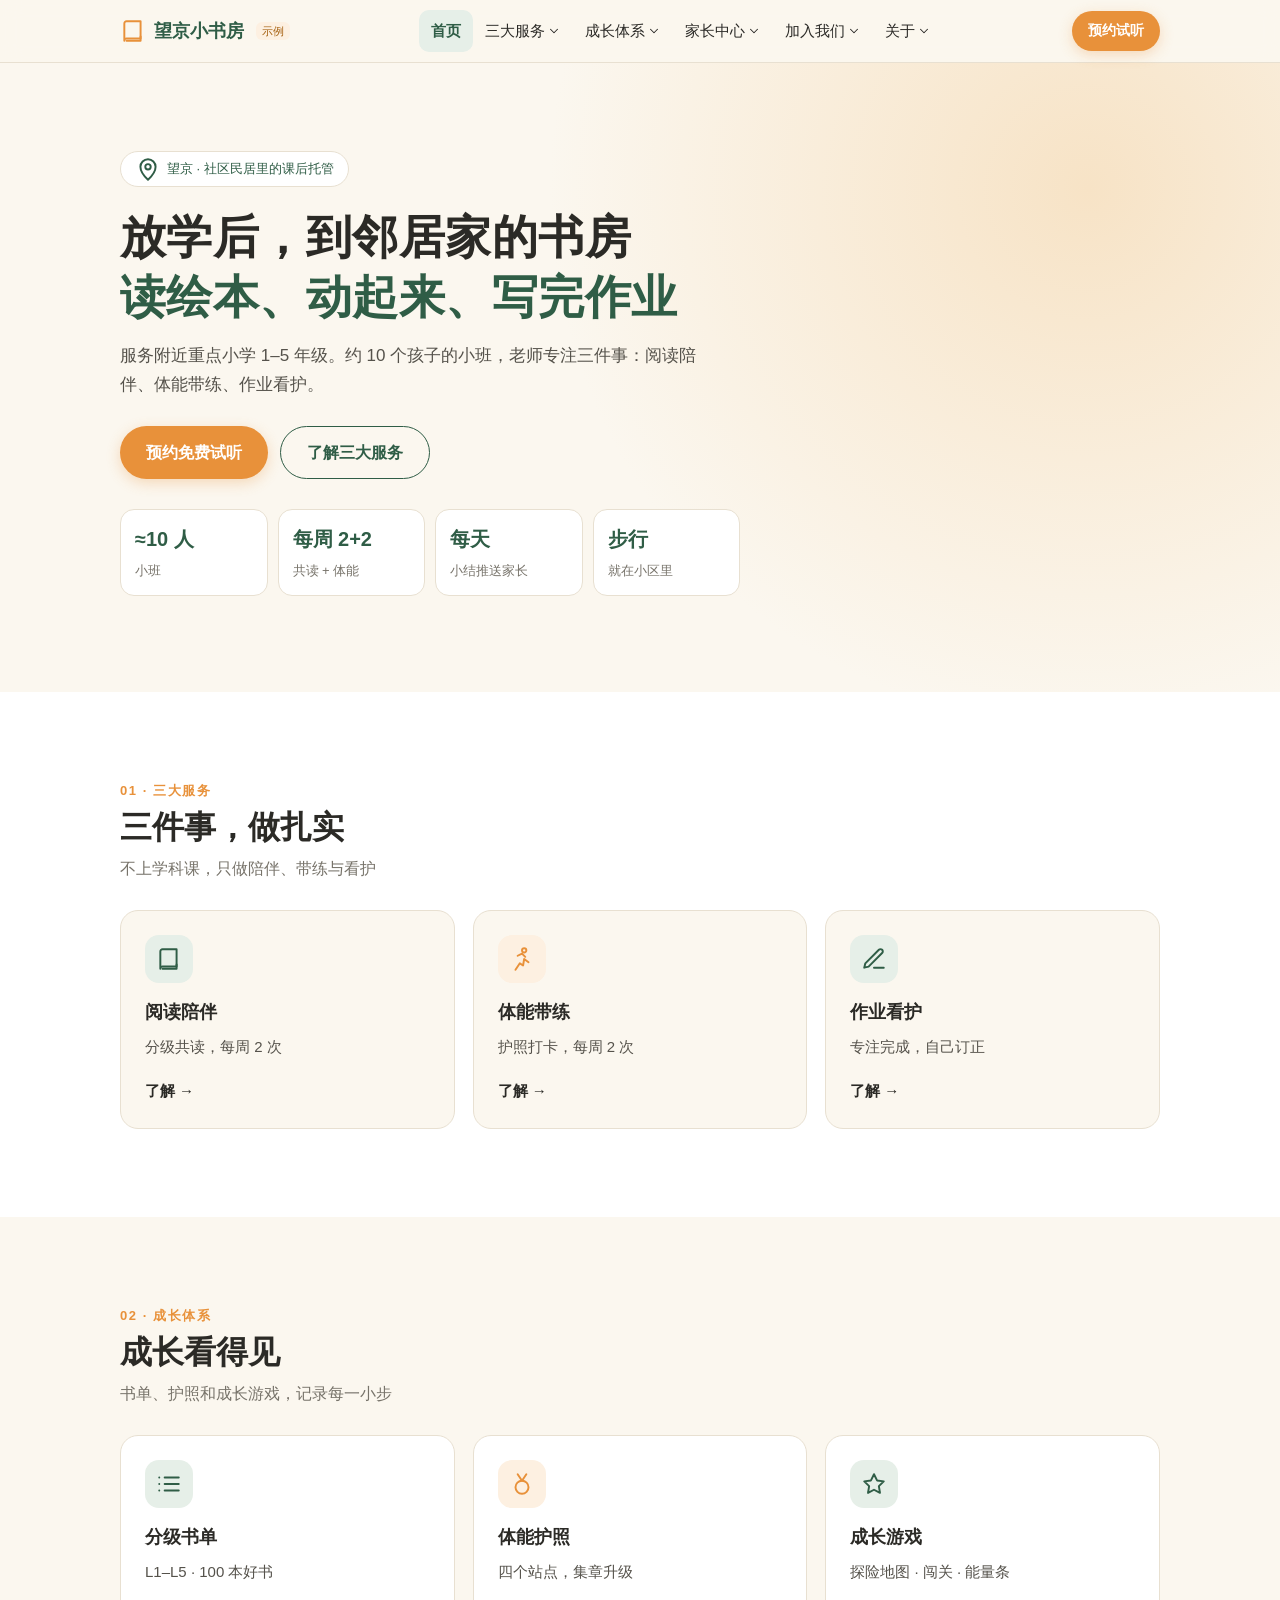
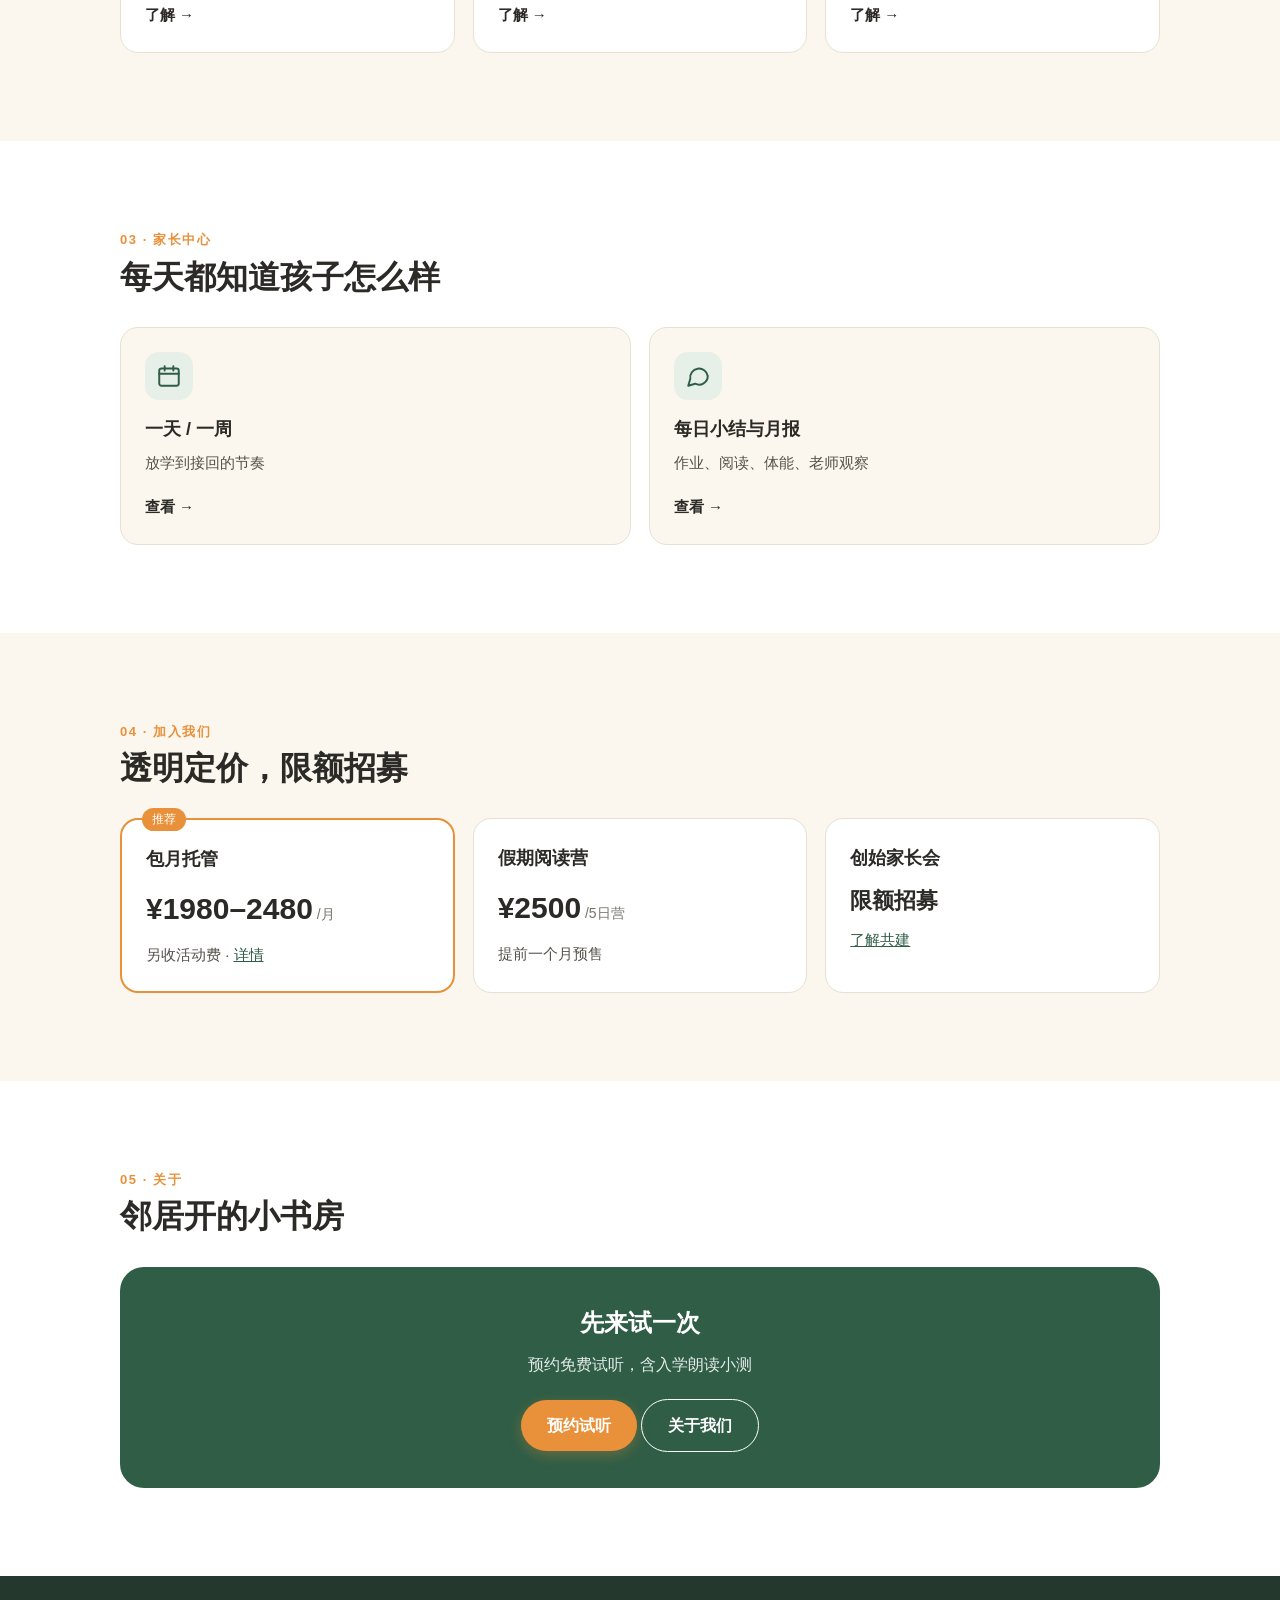
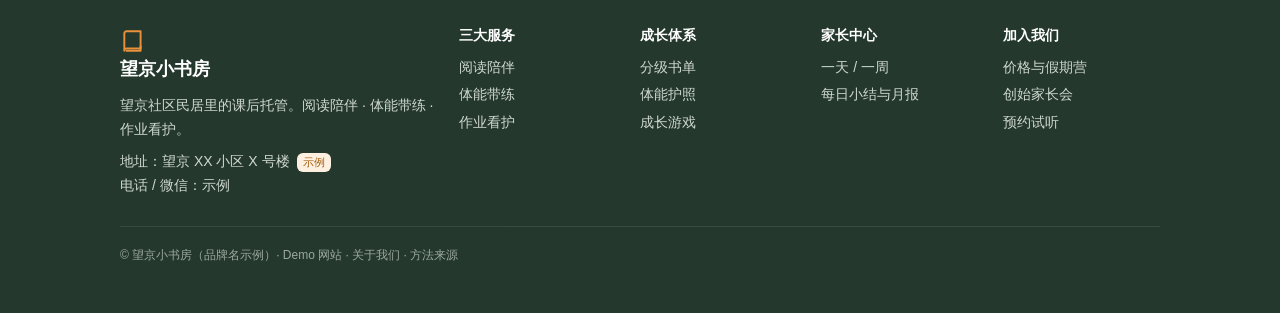
==== commit 5386cf12: "修复移动端导航；成长游戏示例弹窗；noscript 导航" ====
--- a/index.html
+++ b/index.html
@@ -1 +1 @@
-<!DOCTYPE html><html lang="zh-CN"><head><meta charset="utf-8"><meta name="viewport" content="width=device-width,initial-scale=1"><title>首页 · 望京小书房（示例）</title><link rel="stylesheet" href="style.css"></head><body><div id="nav"></div><main><div class="hero"><div class="w"><span class="eyebrow"><svg class="ic" viewBox="0 0 24 24"><path d="M12 22s7-6.5 7-12a7 7 0 0 0-14 0c0 5.5 7 12 7 12z"/><circle cx="12" cy="10" r="2.5"/></svg>望京 · 社区民居里的课后托管</span><h1>放学后，到邻居家的书房<br><em>读绘本、动起来、写完作业</em></h1><p class="lead">服务附近重点小学 1–5 年级。约 10 个孩子的小班，老师专注三件事：阅读陪伴、体能带练、作业看护。</p><div class="acts"><a class="btn" href="join.html">预约免费试听</a><a class="btn ghost" href="services.html">了解三大服务</a></div><div class="facts"><div><b>≈10 人</b><span>小班</span></div><div><b>每周 2+2</b><span>共读 + 体能</span></div><div><b>每天</b><span>小结推送家长</span></div><div><b>步行</b><span>就在小区里</span></div></div></div></div><section class="alt"><div class="w"><div class="sh"><div class="k">01 · 三大服务</div><h2>三件事，做扎实</h2><p>不上学科课，只做陪伴、带练与看护</p></div><div class="g g3"><a class="c" href="services.html#read" style="text-decoration:none;color:inherit"><div class="icb"><svg class="ic" viewBox="0 0 24 24"><path d="M4 19V5a2 2 0 0 1 2-2h13v16H6a2 2 0 0 0-2 2z"/><path d="M19 17v4H6"/></svg></div><h3>阅读陪伴</h3><p>分级共读，每周 2 次</p><span class="more">了解</span></a><a class="c" href="services.html#run" style="text-decoration:none;color:inherit"><div class="icb o"><svg class="ic" viewBox="0 0 24 24"><circle cx="14" cy="4" r="2"/><path d="m6 22 4-6 3 2 1-6 4 3M8 9l4-2 3 3"/></svg></div><h3>体能带练</h3><p>护照打卡，每周 2 次</p><span class="more">了解</span></a><a class="c" href="services.html#hw" style="text-decoration:none;color:inherit"><div class="icb"><svg class="ic" viewBox="0 0 24 24"><path d="M12 20h9"/><path d="M16.5 3.5a2.1 2.1 0 1 1 3 3L7 19l-4 1 1-4z"/></svg></div><h3>作业看护</h3><p>专注完成，自己订正</p><span class="more">了解</span></a></div></div></section><section class=""><div class="w"><div class="sh"><div class="k">02 · 成长体系</div><h2>成长看得见</h2><p>书单、护照和成长游戏，记录每一小步</p></div><div class="g g3"><a class="c" href="books.html" style="text-decoration:none;color:inherit"><div class="icb"><svg class="ic" viewBox="0 0 24 24"><path d="M8 6h13M8 12h13M8 18h13M3 6h.01M3 12h.01M3 18h.01"/></svg></div><h3>分级书单</h3><p>L1–L5 · 100 本好书</p><span class="more">了解</span></a><a class="c" href="passport.html" style="text-decoration:none;color:inherit"><div class="icb o"><svg class="ic" viewBox="0 0 24 24"><circle cx="12" cy="15" r="6"/><path d="m8 3 4 6 4-6"/></svg></div><h3>体能护照</h3><p>四个站点，集章升级</p><span class="more">了解</span></a><a class="c" href="game.html" style="text-decoration:none;color:inherit"><div class="icb"><svg class="ic" viewBox="0 0 24 24"><path d="m12 3 2.8 5.7 6.2.9-4.5 4.4 1 6.2L12 17.3 6.5 20.2l1-6.2L3 9.6l6.2-.9z"/></svg></div><h3>成长游戏</h3><p>探险地图 · 闯关 · 能量条</p><span class="more">了解</span></a></div></div></section><section class="alt"><div class="w"><div class="sh"><div class="k">03 · 家长中心</div><h2>每天都知道孩子怎么样</h2></div><div class="g g2"><a class="c" href="schedule.html" style="text-decoration:none;color:inherit"><div class="icb"><svg class="ic" viewBox="0 0 24 24"><rect x="3" y="5" width="18" height="16" rx="2"/><path d="M3 10h18M8 3v4M16 3v4"/></svg></div><h3>一天 / 一周</h3><p>放学到接回的节奏</p><span class="more">查看</span></a><a class="c" href="parents.html" style="text-decoration:none;color:inherit"><div class="icb"><svg class="ic" viewBox="0 0 24 24"><path d="M21 12a8 8 0 0 1-11.6 7.1L3 21l1.9-6.4A8 8 0 1 1 21 12z"/></svg></div><h3>每日小结与月报</h3><p>作业、阅读、体能、老师观察</p><span class="more">查看</span></a></div></div></section><section class=""><div class="w"><div class="sh"><div class="k">04 · 加入我们</div><h2>透明定价，限额招募</h2></div><div class="g g3 price"><div class="c hot"><h3>包月托管</h3><div class="n">¥1980–2480<small> /月</small></div><p>另收活动费 · <a href="pricing.html">详情</a></p></div><div class="c"><h3>假期阅读营</h3><div class="n">¥2500<small> /5日营</small></div><p>提前一个月预售</p></div><div class="c"><h3>创始家长会</h3><div class="n" style="font-size:22px">限额招募</div><p><a href="founders.html">了解共建</a></p></div></div></div></section><section class="alt"><div class="w"><div class="sh"><div class="k">05 · 关于</div><h2>邻居开的小书房</h2></div><div class="cta"><h2>先来试一次</h2><p>预约免费试听，含入学朗读小测</p><a class="btn" href="join.html">预约试听</a> <a class="btn ghost" href="about.html" style="color:#fff;border-color:#fff">关于我们</a></div></div></section></main><div id="foot"></div><script src="nav.js"></script></body></html>+<!DOCTYPE html><html lang="zh-CN"><head><meta charset="utf-8"><meta name="viewport" content="width=device-width,initial-scale=1"><title>首页 · 望京小书房（示例）</title><link rel="stylesheet" href="style.css"></head><body><div id="nav"></div><noscript><nav style="padding:12px 20px;background:#fff;border-bottom:1px solid #e8e0d1;font-size:14px;line-height:2"><a href="index.html">首页</a> · <a href="services.html">三大服务</a> · <a href="books.html">分级书单</a> · <a href="passport.html">体能护照</a> · <a href="game.html">成长游戏</a> · <a href="schedule.html">一天/一周</a> · <a href="parents.html">每日小结与月报</a> · <a href="pricing.html">价格与假期营</a> · <a href="founders.html">创始家长会</a> · <a href="join.html">预约试听</a> · <a href="about.html">关于</a></nav></noscript><main><div class="hero"><div class="w"><span class="eyebrow"><svg class="ic" viewBox="0 0 24 24"><path d="M12 22s7-6.5 7-12a7 7 0 0 0-14 0c0 5.5 7 12 7 12z"/><circle cx="12" cy="10" r="2.5"/></svg>望京 · 社区民居里的课后托管</span><h1>放学后，到邻居家的书房<br><em>读绘本、动起来、写完作业</em></h1><p class="lead">服务附近重点小学 1–5 年级。约 10 个孩子的小班，老师专注三件事：阅读陪伴、体能带练、作业看护。</p><div class="acts"><a class="btn" href="join.html">预约免费试听</a><a class="btn ghost" href="services.html">了解三大服务</a></div><div class="facts"><div><b>≈10 人</b><span>小班</span></div><div><b>每周 2+2</b><span>共读 + 体能</span></div><div><b>每天</b><span>小结推送家长</span></div><div><b>步行</b><span>就在小区里</span></div></div></div></div><section class="alt"><div class="w"><div class="sh"><div class="k">01 · 三大服务</div><h2>三件事，做扎实</h2><p>不上学科课，只做陪伴、带练与看护</p></div><div class="g g3"><a class="c" href="services.html#read" style="text-decoration:none;color:inherit"><div class="icb"><svg class="ic" viewBox="0 0 24 24"><path d="M4 19V5a2 2 0 0 1 2-2h13v16H6a2 2 0 0 0-2 2z"/><path d="M19 17v4H6"/></svg></div><h3>阅读陪伴</h3><p>分级共读，每周 2 次</p><span class="more">了解</span></a><a class="c" href="services.html#run" style="text-decoration:none;color:inherit"><div class="icb o"><svg class="ic" viewBox="0 0 24 24"><circle cx="14" cy="4" r="2"/><path d="m6 22 4-6 3 2 1-6 4 3M8 9l4-2 3 3"/></svg></div><h3>体能带练</h3><p>护照打卡，每周 2 次</p><span class="more">了解</span></a><a class="c" href="services.html#hw" style="text-decoration:none;color:inherit"><div class="icb"><svg class="ic" viewBox="0 0 24 24"><path d="M12 20h9"/><path d="M16.5 3.5a2.1 2.1 0 1 1 3 3L7 19l-4 1 1-4z"/></svg></div><h3>作业看护</h3><p>专注完成，自己订正</p><span class="more">了解</span></a></div></div></section><section class=""><div class="w"><div class="sh"><div class="k">02 · 成长体系</div><h2>成长看得见</h2><p>书单、护照和成长游戏，记录每一小步</p></div><div class="g g3"><a class="c" href="books.html" style="text-decoration:none;color:inherit"><div class="icb"><svg class="ic" viewBox="0 0 24 24"><path d="M8 6h13M8 12h13M8 18h13M3 6h.01M3 12h.01M3 18h.01"/></svg></div><h3>分级书单</h3><p>L1–L5 · 100 本好书</p><span class="more">了解</span></a><a class="c" href="passport.html" style="text-decoration:none;color:inherit"><div class="icb o"><svg class="ic" viewBox="0 0 24 24"><circle cx="12" cy="15" r="6"/><path d="m8 3 4 6 4-6"/></svg></div><h3>体能护照</h3><p>四个站点，集章升级</p><span class="more">了解</span></a><a class="c" href="game.html" style="text-decoration:none;color:inherit"><div class="icb"><svg class="ic" viewBox="0 0 24 24"><path d="m12 3 2.8 5.7 6.2.9-4.5 4.4 1 6.2L12 17.3 6.5 20.2l1-6.2L3 9.6l6.2-.9z"/></svg></div><h3>成长游戏</h3><p>探险地图 · 闯关 · 能量条</p><span class="more">了解</span></a></div></div></section><section class="alt"><div class="w"><div class="sh"><div class="k">03 · 家长中心</div><h2>每天都知道孩子怎么样</h2></div><div class="g g2"><a class="c" href="schedule.html" style="text-decoration:none;color:inherit"><div class="icb"><svg class="ic" viewBox="0 0 24 24"><rect x="3" y="5" width="18" height="16" rx="2"/><path d="M3 10h18M8 3v4M16 3v4"/></svg></div><h3>一天 / 一周</h3><p>放学到接回的节奏</p><span class="more">查看</span></a><a class="c" href="parents.html" style="text-decoration:none;color:inherit"><div class="icb"><svg class="ic" viewBox="0 0 24 24"><path d="M21 12a8 8 0 0 1-11.6 7.1L3 21l1.9-6.4A8 8 0 1 1 21 12z"/></svg></div><h3>每日小结与月报</h3><p>作业、阅读、体能、老师观察</p><span class="more">查看</span></a></div></div></section><section class=""><div class="w"><div class="sh"><div class="k">04 · 加入我们</div><h2>透明定价，限额招募</h2></div><div class="g g3 price"><div class="c hot"><h3>包月托管</h3><div class="n">¥1980–2480<small> /月</small></div><p>另收活动费 · <a href="pricing.html">详情</a></p></div><div class="c"><h3>假期阅读营</h3><div class="n">¥2500<small> /5日营</small></div><p>提前一个月预售</p></div><div class="c"><h3>创始家长会</h3><div class="n" style="font-size:22px">限额招募</div><p><a href="founders.html">了解共建</a></p></div></div></div></section><section class="alt"><div class="w"><div class="sh"><div class="k">05 · 关于</div><h2>邻居开的小书房</h2></div><div class="cta"><h2>先来试一次</h2><p>预约免费试听，含入学朗读小测</p><a class="btn" href="join.html">预约试听</a> <a class="btn ghost" href="about.html" style="color:#fff;border-color:#fff">关于我们</a></div></div></section></main><div id="foot"></div><script src="nav.js"></script></body></html>
--- a/style.css
+++ b/style.css
@@ -78,3 +78,18 @@
 .pill{display:inline-block;background:var(--o2);color:#a5600f;border-radius:999px;padding:2px 10px;font-size:13px;margin:3px 4px 3px 0}
 .gamebox{margin-top:14px;padding:12px 14px;border-radius:12px;background:var(--g2);font-size:14px;color:var(--g)}
 .menu .top{white-space:nowrap}.menu{gap:0}
+.hd .drawer .w{display:block;height:auto}.menu .grp>a.top{display:flex;align-items:center;gap:2px}.drawer .mi{padding:8px 6px}
+.c.ex{cursor:pointer;transition:.2s}.c.ex:hover{transform:translateY(-3px);box-shadow:0 10px 26px #0000001a;border-color:var(--g)}.c.ex:active{transform:scale(.99)}.c.ex:focus-visible{outline:3px solid var(--o)}
+.chip{border:0;cursor:pointer;font:inherit;font-size:13px}.chip:hover{background:var(--o);color:#fff}
+.mask{position:fixed;inset:0;background:rgba(30,40,34,.5);z-index:100;display:flex;align-items:flex-end;justify-content:center}.mask[hidden]{display:none}
+.sheet{background:#fff;width:100%;max-height:88vh;overflow:auto;border-radius:22px 22px 0 0;padding:26px 20px 22px;position:relative;animation:up .25s}
+.sheet h3{font-size:20px;padding-right:36px}.x{position:absolute;top:14px;right:14px;width:36px;height:36px;border-radius:50%;border:0;background:var(--cream2);font-size:22px;cursor:pointer}
+.daily{margin:14px 0;padding:12px 14px;background:var(--g2);border-radius:12px;color:var(--g);font-size:14px}
+.sheet .map .tile{cursor:default}.pop{position:absolute;z-index:120;max-width:260px;background:var(--t);color:#fff;font-size:13px;padding:8px 12px;border-radius:10px;box-shadow:0 6px 18px #0003}
+@keyframes up{from{transform:translateY(40px);opacity:0}}
+@media(min-width:820px){.mask{align-items:center}.sheet{max-width:520px;border-radius:22px}}
+/* mobile nav hard fix */
+@media(max-width:899px){.hd .menu,.btn.book{display:none!important}.burger{display:block!important}.hd .drawer{display:none}.hd .drawer.open{display:block}.hd .drawer .w{display:block!important;height:auto}.drawer .mega{display:none}}
+@media(min-width:900px){.burger,.hd .drawer,.hd .drawer.open{display:none!important}.hd .menu{display:flex!important}.btn.book{display:inline-flex}}
+@media(hover:none){.menu .grp:hover .mega{display:none}}
+.menu .top,.mi b,.dtop,.acc summary{white-space:nowrap}
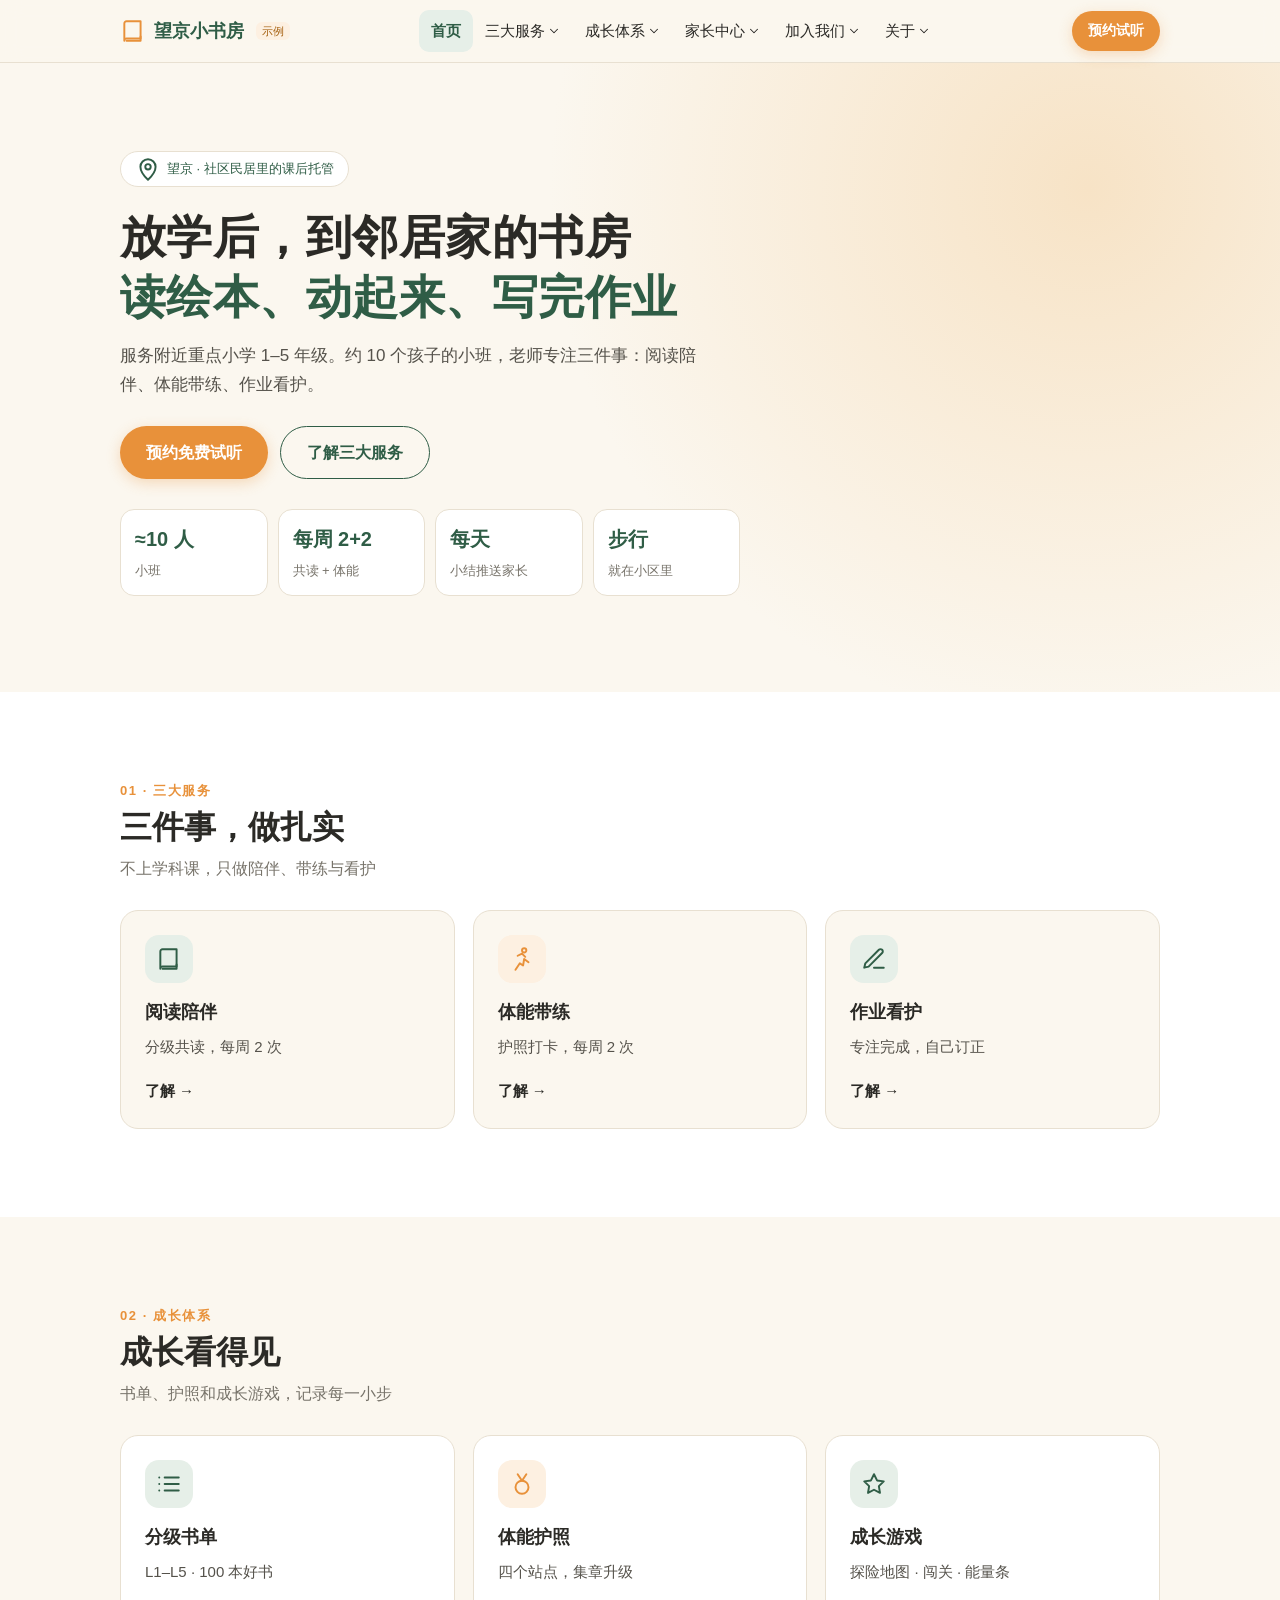
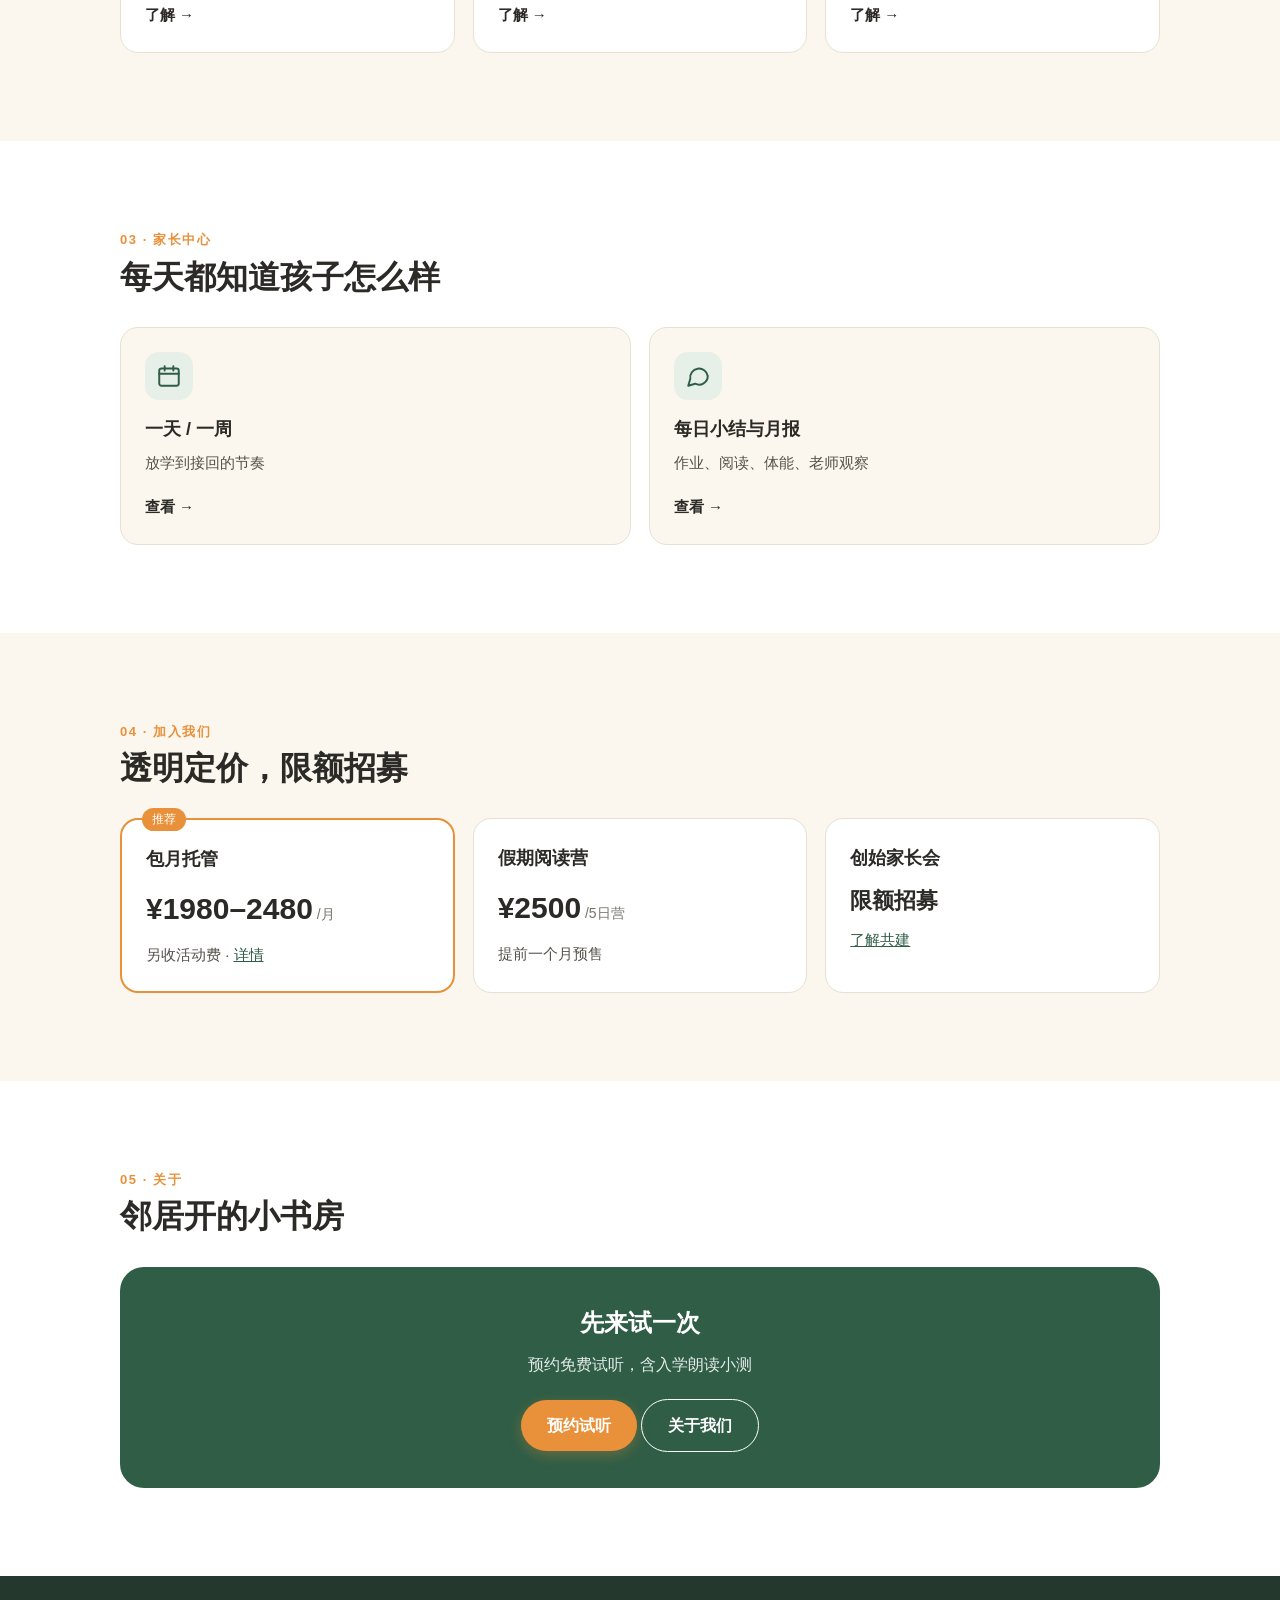
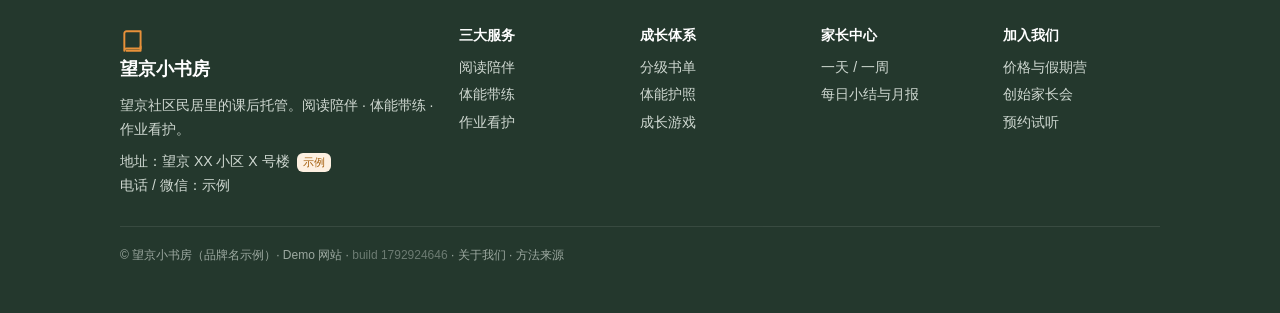
==== commit f85066ec: "独立移动抽屉 + 缓存版本号 + 底部预约条优化" ====
--- a/index.html
+++ b/index.html
@@ -1 +1 @@
-<!DOCTYPE html><html lang="zh-CN"><head><meta charset="utf-8"><meta name="viewport" content="width=device-width,initial-scale=1"><title>首页 · 望京小书房（示例）</title><link rel="stylesheet" href="style.css"></head><body><div id="nav"></div><noscript><nav style="padding:12px 20px;background:#fff;border-bottom:1px solid #e8e0d1;font-size:14px;line-height:2"><a href="index.html">首页</a> · <a href="services.html">三大服务</a> · <a href="books.html">分级书单</a> · <a href="passport.html">体能护照</a> · <a href="game.html">成长游戏</a> · <a href="schedule.html">一天/一周</a> · <a href="parents.html">每日小结与月报</a> · <a href="pricing.html">价格与假期营</a> · <a href="founders.html">创始家长会</a> · <a href="join.html">预约试听</a> · <a href="about.html">关于</a></nav></noscript><main><div class="hero"><div class="w"><span class="eyebrow"><svg class="ic" viewBox="0 0 24 24"><path d="M12 22s7-6.5 7-12a7 7 0 0 0-14 0c0 5.5 7 12 7 12z"/><circle cx="12" cy="10" r="2.5"/></svg>望京 · 社区民居里的课后托管</span><h1>放学后，到邻居家的书房<br><em>读绘本、动起来、写完作业</em></h1><p class="lead">服务附近重点小学 1–5 年级。约 10 个孩子的小班，老师专注三件事：阅读陪伴、体能带练、作业看护。</p><div class="acts"><a class="btn" href="join.html">预约免费试听</a><a class="btn ghost" href="services.html">了解三大服务</a></div><div class="facts"><div><b>≈10 人</b><span>小班</span></div><div><b>每周 2+2</b><span>共读 + 体能</span></div><div><b>每天</b><span>小结推送家长</span></div><div><b>步行</b><span>就在小区里</span></div></div></div></div><section class="alt"><div class="w"><div class="sh"><div class="k">01 · 三大服务</div><h2>三件事，做扎实</h2><p>不上学科课，只做陪伴、带练与看护</p></div><div class="g g3"><a class="c" href="services.html#read" style="text-decoration:none;color:inherit"><div class="icb"><svg class="ic" viewBox="0 0 24 24"><path d="M4 19V5a2 2 0 0 1 2-2h13v16H6a2 2 0 0 0-2 2z"/><path d="M19 17v4H6"/></svg></div><h3>阅读陪伴</h3><p>分级共读，每周 2 次</p><span class="more">了解</span></a><a class="c" href="services.html#run" style="text-decoration:none;color:inherit"><div class="icb o"><svg class="ic" viewBox="0 0 24 24"><circle cx="14" cy="4" r="2"/><path d="m6 22 4-6 3 2 1-6 4 3M8 9l4-2 3 3"/></svg></div><h3>体能带练</h3><p>护照打卡，每周 2 次</p><span class="more">了解</span></a><a class="c" href="services.html#hw" style="text-decoration:none;color:inherit"><div class="icb"><svg class="ic" viewBox="0 0 24 24"><path d="M12 20h9"/><path d="M16.5 3.5a2.1 2.1 0 1 1 3 3L7 19l-4 1 1-4z"/></svg></div><h3>作业看护</h3><p>专注完成，自己订正</p><span class="more">了解</span></a></div></div></section><section class=""><div class="w"><div class="sh"><div class="k">02 · 成长体系</div><h2>成长看得见</h2><p>书单、护照和成长游戏，记录每一小步</p></div><div class="g g3"><a class="c" href="books.html" style="text-decoration:none;color:inherit"><div class="icb"><svg class="ic" viewBox="0 0 24 24"><path d="M8 6h13M8 12h13M8 18h13M3 6h.01M3 12h.01M3 18h.01"/></svg></div><h3>分级书单</h3><p>L1–L5 · 100 本好书</p><span class="more">了解</span></a><a class="c" href="passport.html" style="text-decoration:none;color:inherit"><div class="icb o"><svg class="ic" viewBox="0 0 24 24"><circle cx="12" cy="15" r="6"/><path d="m8 3 4 6 4-6"/></svg></div><h3>体能护照</h3><p>四个站点，集章升级</p><span class="more">了解</span></a><a class="c" href="game.html" style="text-decoration:none;color:inherit"><div class="icb"><svg class="ic" viewBox="0 0 24 24"><path d="m12 3 2.8 5.7 6.2.9-4.5 4.4 1 6.2L12 17.3 6.5 20.2l1-6.2L3 9.6l6.2-.9z"/></svg></div><h3>成长游戏</h3><p>探险地图 · 闯关 · 能量条</p><span class="more">了解</span></a></div></div></section><section class="alt"><div class="w"><div class="sh"><div class="k">03 · 家长中心</div><h2>每天都知道孩子怎么样</h2></div><div class="g g2"><a class="c" href="schedule.html" style="text-decoration:none;color:inherit"><div class="icb"><svg class="ic" viewBox="0 0 24 24"><rect x="3" y="5" width="18" height="16" rx="2"/><path d="M3 10h18M8 3v4M16 3v4"/></svg></div><h3>一天 / 一周</h3><p>放学到接回的节奏</p><span class="more">查看</span></a><a class="c" href="parents.html" style="text-decoration:none;color:inherit"><div class="icb"><svg class="ic" viewBox="0 0 24 24"><path d="M21 12a8 8 0 0 1-11.6 7.1L3 21l1.9-6.4A8 8 0 1 1 21 12z"/></svg></div><h3>每日小结与月报</h3><p>作业、阅读、体能、老师观察</p><span class="more">查看</span></a></div></div></section><section class=""><div class="w"><div class="sh"><div class="k">04 · 加入我们</div><h2>透明定价，限额招募</h2></div><div class="g g3 price"><div class="c hot"><h3>包月托管</h3><div class="n">¥1980–2480<small> /月</small></div><p>另收活动费 · <a href="pricing.html">详情</a></p></div><div class="c"><h3>假期阅读营</h3><div class="n">¥2500<small> /5日营</small></div><p>提前一个月预售</p></div><div class="c"><h3>创始家长会</h3><div class="n" style="font-size:22px">限额招募</div><p><a href="founders.html">了解共建</a></p></div></div></div></section><section class="alt"><div class="w"><div class="sh"><div class="k">05 · 关于</div><h2>邻居开的小书房</h2></div><div class="cta"><h2>先来试一次</h2><p>预约免费试听，含入学朗读小测</p><a class="btn" href="join.html">预约试听</a> <a class="btn ghost" href="about.html" style="color:#fff;border-color:#fff">关于我们</a></div></div></section></main><div id="foot"></div><script src="nav.js"></script></body></html>+<!DOCTYPE html><html lang="zh-CN"><head><meta charset="utf-8"><meta name="viewport" content="width=device-width,initial-scale=1,viewport-fit=cover"><title>首页 · 望京小书房（示例）</title><link rel="stylesheet" href="style.css?v=1792924646"></head><body><div id="nav"></div><noscript><nav style="padding:12px 20px;background:#fff;border-bottom:1px solid #e8e0d1;font-size:14px;line-height:2"><a href="index.html">首页</a> · <a href="services.html">三大服务</a> · <a href="books.html">分级书单</a> · <a href="passport.html">体能护照</a> · <a href="game.html">成长游戏</a> · <a href="schedule.html">一天/一周</a> · <a href="parents.html">每日小结与月报</a> · <a href="pricing.html">价格与假期营</a> · <a href="founders.html">创始家长会</a> · <a href="join.html">预约试听</a> · <a href="about.html">关于</a></nav></noscript><main><div class="hero"><div class="w"><span class="eyebrow"><svg class="ic" viewBox="0 0 24 24"><path d="M12 22s7-6.5 7-12a7 7 0 0 0-14 0c0 5.5 7 12 7 12z"/><circle cx="12" cy="10" r="2.5"/></svg>望京 · 社区民居里的课后托管</span><h1>放学后，到邻居家的书房<br><em>读绘本、动起来、写完作业</em></h1><p class="lead">服务附近重点小学 1–5 年级。约 10 个孩子的小班，老师专注三件事：阅读陪伴、体能带练、作业看护。</p><div class="acts"><a class="btn" href="join.html">预约免费试听</a><a class="btn ghost" href="services.html">了解三大服务</a></div><div class="facts"><div><b>≈10 人</b><span>小班</span></div><div><b>每周 2+2</b><span>共读 + 体能</span></div><div><b>每天</b><span>小结推送家长</span></div><div><b>步行</b><span>就在小区里</span></div></div></div></div><section class="alt"><div class="w"><div class="sh"><div class="k">01 · 三大服务</div><h2>三件事，做扎实</h2><p>不上学科课，只做陪伴、带练与看护</p></div><div class="g g3"><a class="c" href="services.html#read" style="text-decoration:none;color:inherit"><div class="icb"><svg class="ic" viewBox="0 0 24 24"><path d="M4 19V5a2 2 0 0 1 2-2h13v16H6a2 2 0 0 0-2 2z"/><path d="M19 17v4H6"/></svg></div><h3>阅读陪伴</h3><p>分级共读，每周 2 次</p><span class="more">了解</span></a><a class="c" href="services.html#run" style="text-decoration:none;color:inherit"><div class="icb o"><svg class="ic" viewBox="0 0 24 24"><circle cx="14" cy="4" r="2"/><path d="m6 22 4-6 3 2 1-6 4 3M8 9l4-2 3 3"/></svg></div><h3>体能带练</h3><p>护照打卡，每周 2 次</p><span class="more">了解</span></a><a class="c" href="services.html#hw" style="text-decoration:none;color:inherit"><div class="icb"><svg class="ic" viewBox="0 0 24 24"><path d="M12 20h9"/><path d="M16.5 3.5a2.1 2.1 0 1 1 3 3L7 19l-4 1 1-4z"/></svg></div><h3>作业看护</h3><p>专注完成，自己订正</p><span class="more">了解</span></a></div></div></section><section class=""><div class="w"><div class="sh"><div class="k">02 · 成长体系</div><h2>成长看得见</h2><p>书单、护照和成长游戏，记录每一小步</p></div><div class="g g3"><a class="c" href="books.html" style="text-decoration:none;color:inherit"><div class="icb"><svg class="ic" viewBox="0 0 24 24"><path d="M8 6h13M8 12h13M8 18h13M3 6h.01M3 12h.01M3 18h.01"/></svg></div><h3>分级书单</h3><p>L1–L5 · 100 本好书</p><span class="more">了解</span></a><a class="c" href="passport.html" style="text-decoration:none;color:inherit"><div class="icb o"><svg class="ic" viewBox="0 0 24 24"><circle cx="12" cy="15" r="6"/><path d="m8 3 4 6 4-6"/></svg></div><h3>体能护照</h3><p>四个站点，集章升级</p><span class="more">了解</span></a><a class="c" href="game.html" style="text-decoration:none;color:inherit"><div class="icb"><svg class="ic" viewBox="0 0 24 24"><path d="m12 3 2.8 5.7 6.2.9-4.5 4.4 1 6.2L12 17.3 6.5 20.2l1-6.2L3 9.6l6.2-.9z"/></svg></div><h3>成长游戏</h3><p>探险地图 · 闯关 · 能量条</p><span class="more">了解</span></a></div></div></section><section class="alt"><div class="w"><div class="sh"><div class="k">03 · 家长中心</div><h2>每天都知道孩子怎么样</h2></div><div class="g g2"><a class="c" href="schedule.html" style="text-decoration:none;color:inherit"><div class="icb"><svg class="ic" viewBox="0 0 24 24"><rect x="3" y="5" width="18" height="16" rx="2"/><path d="M3 10h18M8 3v4M16 3v4"/></svg></div><h3>一天 / 一周</h3><p>放学到接回的节奏</p><span class="more">查看</span></a><a class="c" href="parents.html" style="text-decoration:none;color:inherit"><div class="icb"><svg class="ic" viewBox="0 0 24 24"><path d="M21 12a8 8 0 0 1-11.6 7.1L3 21l1.9-6.4A8 8 0 1 1 21 12z"/></svg></div><h3>每日小结与月报</h3><p>作业、阅读、体能、老师观察</p><span class="more">查看</span></a></div></div></section><section class=""><div class="w"><div class="sh"><div class="k">04 · 加入我们</div><h2>透明定价，限额招募</h2></div><div class="g g3 price"><div class="c hot"><h3>包月托管</h3><div class="n">¥1980–2480<small> /月</small></div><p>另收活动费 · <a href="pricing.html">详情</a></p></div><div class="c"><h3>假期阅读营</h3><div class="n">¥2500<small> /5日营</small></div><p>提前一个月预售</p></div><div class="c"><h3>创始家长会</h3><div class="n" style="font-size:22px">限额招募</div><p><a href="founders.html">了解共建</a></p></div></div></div></section><section class="alt"><div class="w"><div class="sh"><div class="k">05 · 关于</div><h2>邻居开的小书房</h2></div><div class="cta"><h2>先来试一次</h2><p>预约免费试听，含入学朗读小测</p><a class="btn" href="join.html">预约试听</a> <a class="btn ghost" href="about.html" style="color:#fff;border-color:#fff">关于我们</a></div></div></section></main><div id="foot"></div><script src="nav.js?v=1792924646"></script></body></html>
--- a/style.css
+++ b/style.css
@@ -93,3 +93,22 @@
 @media(min-width:900px){.burger,.hd .drawer,.hd .drawer.open{display:none!important}.hd .menu{display:flex!important}.btn.book{display:inline-flex}}
 @media(hover:none){.menu .grp:hover .mega{display:none}}
 .menu .top,.mi b,.dtop,.acc summary{white-space:nowrap}
+.drawer a.mi{display:flex;background:none;margin:0;padding:8px 4px;border-radius:10px}.drawer a.dtop{display:block;background:none;border-radius:0;margin:0;padding:12px 4px;font-size:16px}.drawer a.btn{display:flex;background:var(--o);color:#fff;margin:16px 0 0;padding:13px;border-radius:999px;font-size:16px}.acc summary{font-weight:600;font-size:16px}
+.fab{bottom:calc(10px + env(safe-area-inset-bottom));transform:translateY(140%);opacity:0;transition:.25s;pointer-events:none}.fab.show{transform:none;opacity:1;pointer-events:auto}.fab .btn{padding:10px 18px;font-size:15px;box-shadow:0 6px 18px rgba(0,0,0,.18)}
+@media(max-width:899px){body{padding-bottom:calc(60px + env(safe-area-inset-bottom))}}@media(min-width:900px){.fab{display:none}}
+/* v5 standalone mobile drawer */
+.drawer{display:none!important}
+.mdrawer{display:none;position:fixed;left:0;right:0;top:62px;bottom:0;z-index:60;background:#fff;overflow-y:auto;-webkit-overflow-scrolling:touch;border-top:1px solid var(--line)}
+.mdrawer.open{display:block!important}
+.mdrawer .mdw{display:block!important;width:100%;max-width:none;padding:6px 20px calc(24px + env(safe-area-inset-bottom))}
+.mdrawer a,.mdrawer details,.mdrawer summary{width:100%!important;white-space:nowrap!important;writing-mode:horizontal-tb}
+.mdrawer .dtop{display:block!important;padding:14px 4px;font-weight:600;font-size:16px;color:var(--t);text-decoration:none;border-bottom:1px solid var(--line);background:none;border-radius:0;margin:0}
+.mdrawer details.acc{display:block!important;border:0;border-bottom:1px solid var(--line);border-radius:0;padding:0;margin:0;background:none}
+.mdrawer .acc summary{display:flex!important;flex-direction:row;justify-content:space-between;align-items:center;padding:14px 4px;font-weight:600;font-size:16px;list-style:none}
+.mdrawer .acc summary::-webkit-details-marker{display:none}.mdrawer .acc summary .ic{width:18px;height:18px}
+.mdrawer a.mi{display:flex!important;flex-direction:row;align-items:center;gap:12px;padding:10px 4px;margin:0;background:none;text-decoration:none;color:var(--t)}
+.mdrawer .mi>span:last-child{display:flex;flex-direction:column;white-space:normal!important}.mdrawer .mi small{white-space:normal}
+.mdrawer .mbtn{display:block!important;text-align:center;margin-top:18px;padding:14px;border-radius:999px;background:var(--o);color:#fff;font-weight:700;text-decoration:none}
+body.noscroll{overflow:hidden}
+@media(min-width:900px){.mdrawer,.mdrawer.open{display:none!important}}
+@media(max-width:899px){.hd .menu,.hd nav.menu{display:none!important}}
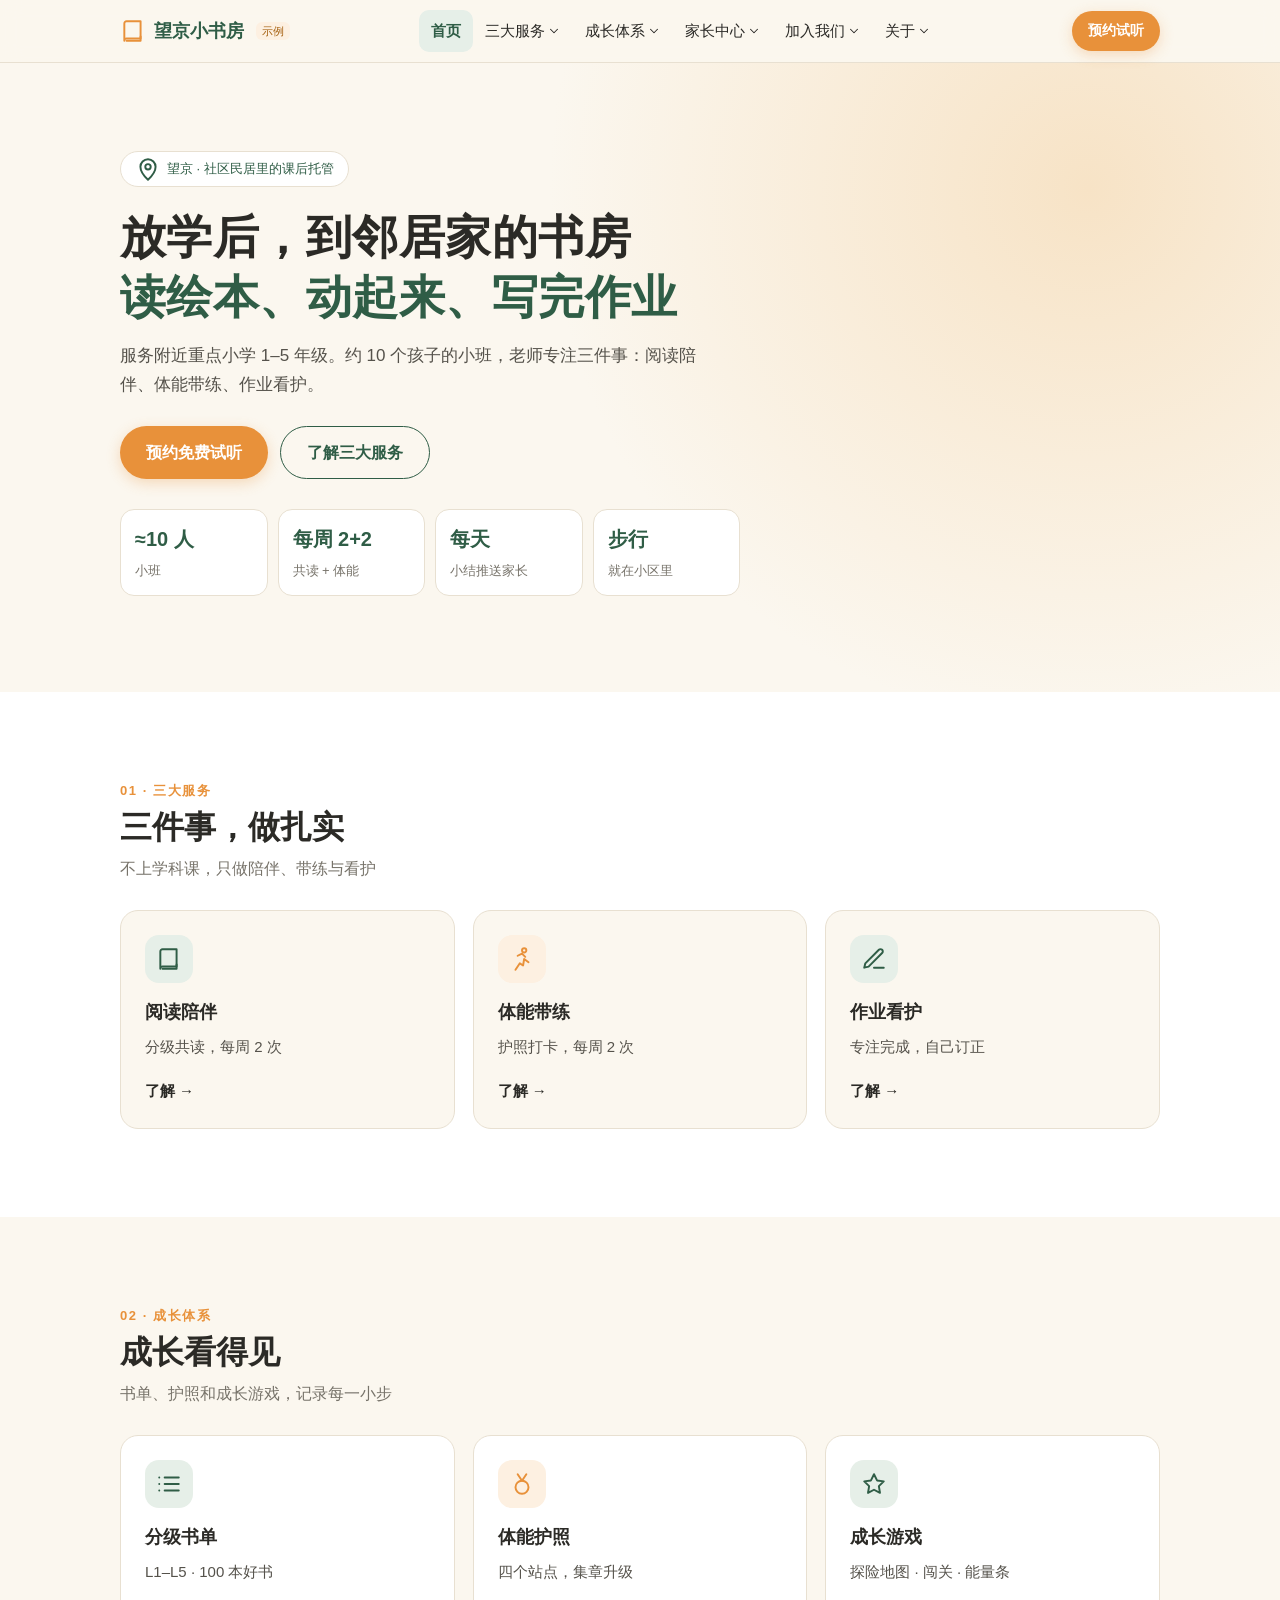
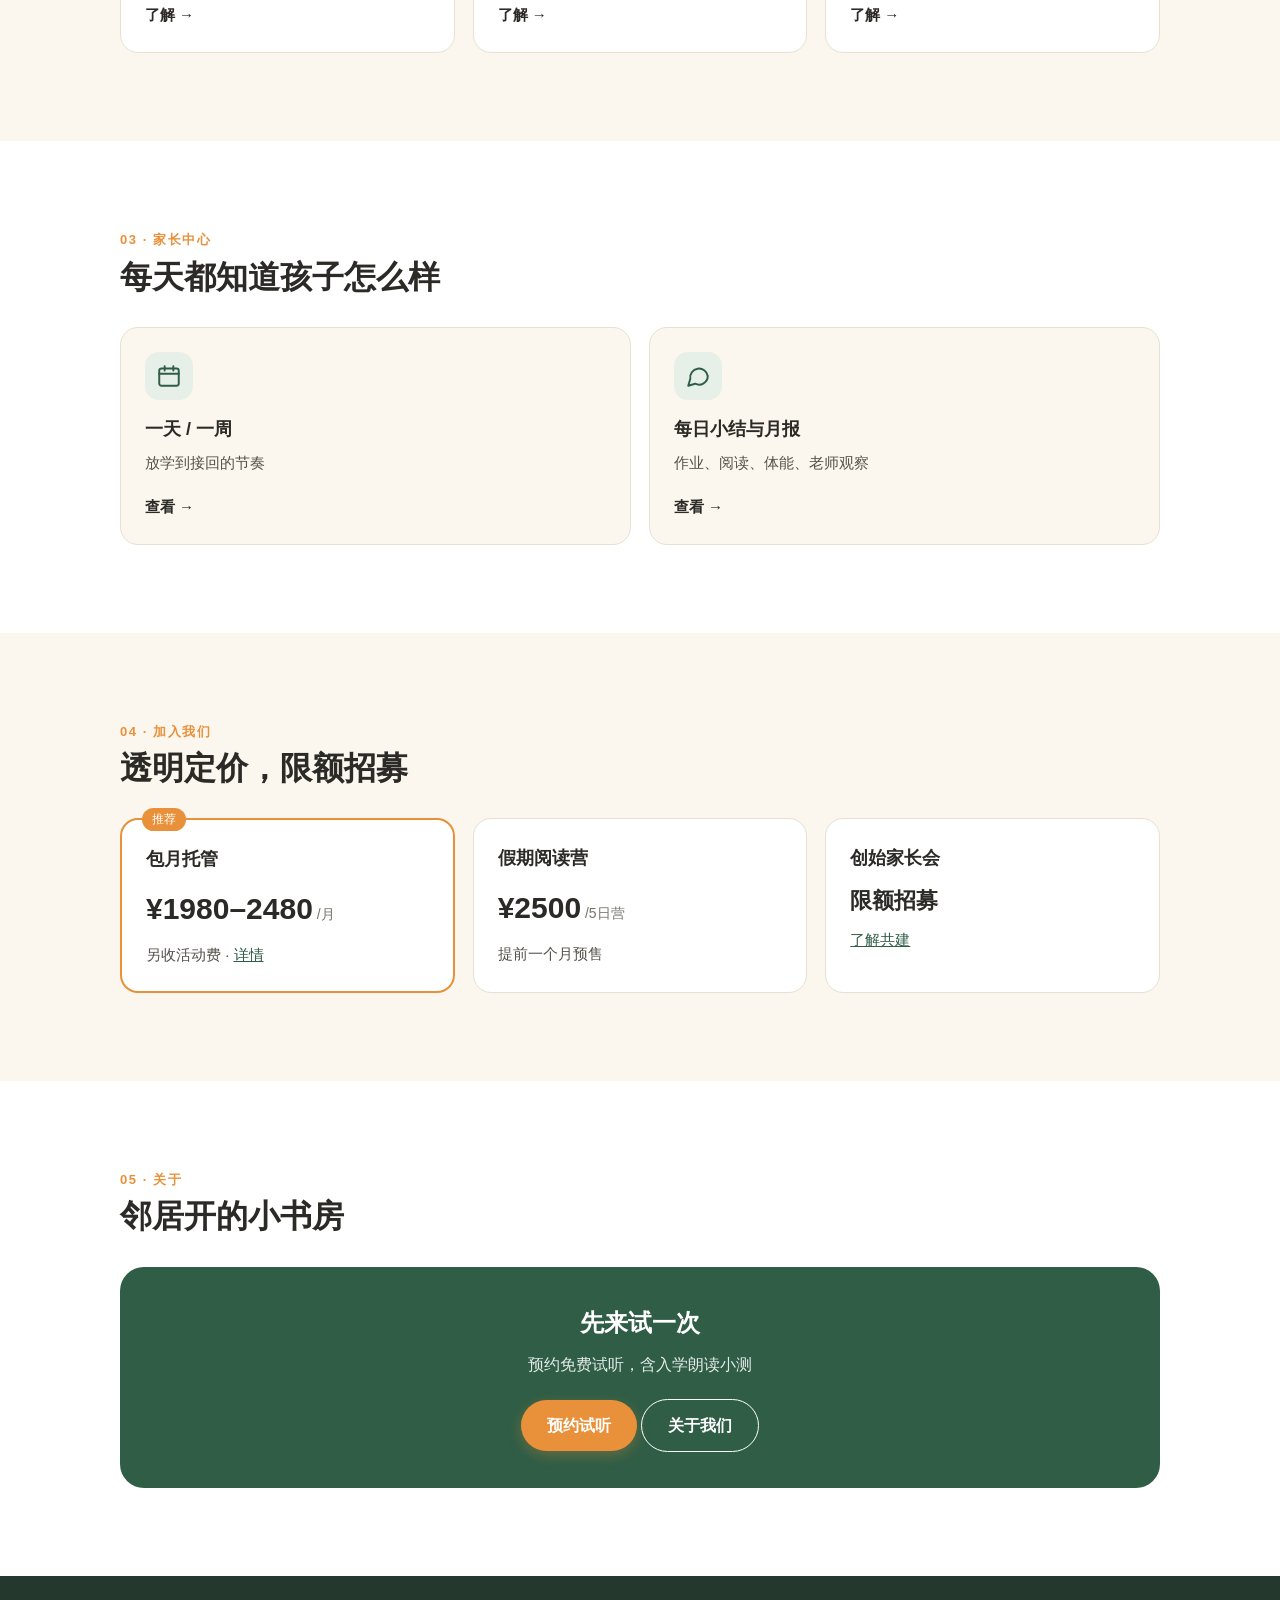
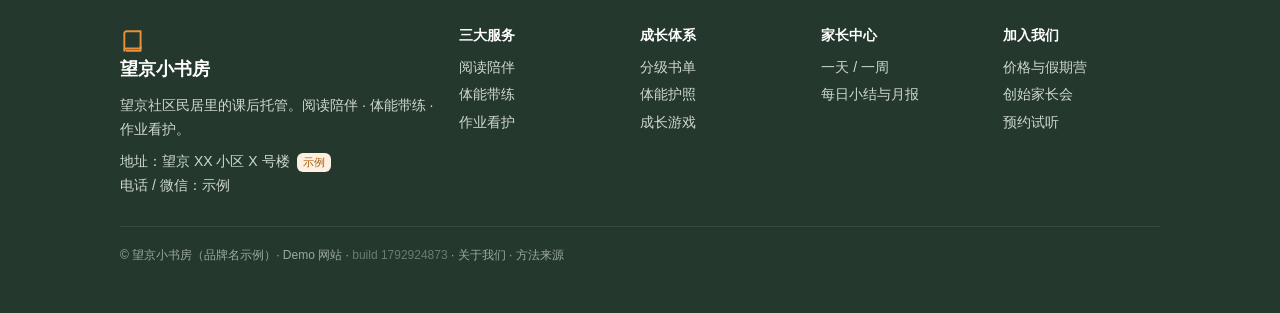
==== commit e385d079: "审核修复：示例链接箭头重复" ====
--- a/index.html
+++ b/index.html
@@ -1 +1 @@
-<!DOCTYPE html><html lang="zh-CN"><head><meta charset="utf-8"><meta name="viewport" content="width=device-width,initial-scale=1,viewport-fit=cover"><title>首页 · 望京小书房（示例）</title><link rel="stylesheet" href="style.css?v=1792924646"></head><body><div id="nav"></div><noscript><nav style="padding:12px 20px;background:#fff;border-bottom:1px solid #e8e0d1;font-size:14px;line-height:2"><a href="index.html">首页</a> · <a href="services.html">三大服务</a> · <a href="books.html">分级书单</a> · <a href="passport.html">体能护照</a> · <a href="game.html">成长游戏</a> · <a href="schedule.html">一天/一周</a> · <a href="parents.html">每日小结与月报</a> · <a href="pricing.html">价格与假期营</a> · <a href="founders.html">创始家长会</a> · <a href="join.html">预约试听</a> · <a href="about.html">关于</a></nav></noscript><main><div class="hero"><div class="w"><span class="eyebrow"><svg class="ic" viewBox="0 0 24 24"><path d="M12 22s7-6.5 7-12a7 7 0 0 0-14 0c0 5.5 7 12 7 12z"/><circle cx="12" cy="10" r="2.5"/></svg>望京 · 社区民居里的课后托管</span><h1>放学后，到邻居家的书房<br><em>读绘本、动起来、写完作业</em></h1><p class="lead">服务附近重点小学 1–5 年级。约 10 个孩子的小班，老师专注三件事：阅读陪伴、体能带练、作业看护。</p><div class="acts"><a class="btn" href="join.html">预约免费试听</a><a class="btn ghost" href="services.html">了解三大服务</a></div><div class="facts"><div><b>≈10 人</b><span>小班</span></div><div><b>每周 2+2</b><span>共读 + 体能</span></div><div><b>每天</b><span>小结推送家长</span></div><div><b>步行</b><span>就在小区里</span></div></div></div></div><section class="alt"><div class="w"><div class="sh"><div class="k">01 · 三大服务</div><h2>三件事，做扎实</h2><p>不上学科课，只做陪伴、带练与看护</p></div><div class="g g3"><a class="c" href="services.html#read" style="text-decoration:none;color:inherit"><div class="icb"><svg class="ic" viewBox="0 0 24 24"><path d="M4 19V5a2 2 0 0 1 2-2h13v16H6a2 2 0 0 0-2 2z"/><path d="M19 17v4H6"/></svg></div><h3>阅读陪伴</h3><p>分级共读，每周 2 次</p><span class="more">了解</span></a><a class="c" href="services.html#run" style="text-decoration:none;color:inherit"><div class="icb o"><svg class="ic" viewBox="0 0 24 24"><circle cx="14" cy="4" r="2"/><path d="m6 22 4-6 3 2 1-6 4 3M8 9l4-2 3 3"/></svg></div><h3>体能带练</h3><p>护照打卡，每周 2 次</p><span class="more">了解</span></a><a class="c" href="services.html#hw" style="text-decoration:none;color:inherit"><div class="icb"><svg class="ic" viewBox="0 0 24 24"><path d="M12 20h9"/><path d="M16.5 3.5a2.1 2.1 0 1 1 3 3L7 19l-4 1 1-4z"/></svg></div><h3>作业看护</h3><p>专注完成，自己订正</p><span class="more">了解</span></a></div></div></section><section class=""><div class="w"><div class="sh"><div class="k">02 · 成长体系</div><h2>成长看得见</h2><p>书单、护照和成长游戏，记录每一小步</p></div><div class="g g3"><a class="c" href="books.html" style="text-decoration:none;color:inherit"><div class="icb"><svg class="ic" viewBox="0 0 24 24"><path d="M8 6h13M8 12h13M8 18h13M3 6h.01M3 12h.01M3 18h.01"/></svg></div><h3>分级书单</h3><p>L1–L5 · 100 本好书</p><span class="more">了解</span></a><a class="c" href="passport.html" style="text-decoration:none;color:inherit"><div class="icb o"><svg class="ic" viewBox="0 0 24 24"><circle cx="12" cy="15" r="6"/><path d="m8 3 4 6 4-6"/></svg></div><h3>体能护照</h3><p>四个站点，集章升级</p><span class="more">了解</span></a><a class="c" href="game.html" style="text-decoration:none;color:inherit"><div class="icb"><svg class="ic" viewBox="0 0 24 24"><path d="m12 3 2.8 5.7 6.2.9-4.5 4.4 1 6.2L12 17.3 6.5 20.2l1-6.2L3 9.6l6.2-.9z"/></svg></div><h3>成长游戏</h3><p>探险地图 · 闯关 · 能量条</p><span class="more">了解</span></a></div></div></section><section class="alt"><div class="w"><div class="sh"><div class="k">03 · 家长中心</div><h2>每天都知道孩子怎么样</h2></div><div class="g g2"><a class="c" href="schedule.html" style="text-decoration:none;color:inherit"><div class="icb"><svg class="ic" viewBox="0 0 24 24"><rect x="3" y="5" width="18" height="16" rx="2"/><path d="M3 10h18M8 3v4M16 3v4"/></svg></div><h3>一天 / 一周</h3><p>放学到接回的节奏</p><span class="more">查看</span></a><a class="c" href="parents.html" style="text-decoration:none;color:inherit"><div class="icb"><svg class="ic" viewBox="0 0 24 24"><path d="M21 12a8 8 0 0 1-11.6 7.1L3 21l1.9-6.4A8 8 0 1 1 21 12z"/></svg></div><h3>每日小结与月报</h3><p>作业、阅读、体能、老师观察</p><span class="more">查看</span></a></div></div></section><section class=""><div class="w"><div class="sh"><div class="k">04 · 加入我们</div><h2>透明定价，限额招募</h2></div><div class="g g3 price"><div class="c hot"><h3>包月托管</h3><div class="n">¥1980–2480<small> /月</small></div><p>另收活动费 · <a href="pricing.html">详情</a></p></div><div class="c"><h3>假期阅读营</h3><div class="n">¥2500<small> /5日营</small></div><p>提前一个月预售</p></div><div class="c"><h3>创始家长会</h3><div class="n" style="font-size:22px">限额招募</div><p><a href="founders.html">了解共建</a></p></div></div></div></section><section class="alt"><div class="w"><div class="sh"><div class="k">05 · 关于</div><h2>邻居开的小书房</h2></div><div class="cta"><h2>先来试一次</h2><p>预约免费试听，含入学朗读小测</p><a class="btn" href="join.html">预约试听</a> <a class="btn ghost" href="about.html" style="color:#fff;border-color:#fff">关于我们</a></div></div></section></main><div id="foot"></div><script src="nav.js?v=1792924646"></script></body></html>+<!DOCTYPE html><html lang="zh-CN"><head><meta charset="utf-8"><meta name="viewport" content="width=device-width,initial-scale=1,viewport-fit=cover"><title>首页 · 望京小书房（示例）</title><link rel="stylesheet" href="style.css?v=1792924873"></head><body><div id="nav"></div><noscript><nav style="padding:12px 20px;background:#fff;border-bottom:1px solid #e8e0d1;font-size:14px;line-height:2"><a href="index.html">首页</a> · <a href="services.html">三大服务</a> · <a href="books.html">分级书单</a> · <a href="passport.html">体能护照</a> · <a href="game.html">成长游戏</a> · <a href="schedule.html">一天/一周</a> · <a href="parents.html">每日小结与月报</a> · <a href="pricing.html">价格与假期营</a> · <a href="founders.html">创始家长会</a> · <a href="join.html">预约试听</a> · <a href="about.html">关于</a></nav></noscript><main><div class="hero"><div class="w"><span class="eyebrow"><svg class="ic" viewBox="0 0 24 24"><path d="M12 22s7-6.5 7-12a7 7 0 0 0-14 0c0 5.5 7 12 7 12z"/><circle cx="12" cy="10" r="2.5"/></svg>望京 · 社区民居里的课后托管</span><h1>放学后，到邻居家的书房<br><em>读绘本、动起来、写完作业</em></h1><p class="lead">服务附近重点小学 1–5 年级。约 10 个孩子的小班，老师专注三件事：阅读陪伴、体能带练、作业看护。</p><div class="acts"><a class="btn" href="join.html">预约免费试听</a><a class="btn ghost" href="services.html">了解三大服务</a></div><div class="facts"><div><b>≈10 人</b><span>小班</span></div><div><b>每周 2+2</b><span>共读 + 体能</span></div><div><b>每天</b><span>小结推送家长</span></div><div><b>步行</b><span>就在小区里</span></div></div></div></div><section class="alt"><div class="w"><div class="sh"><div class="k">01 · 三大服务</div><h2>三件事，做扎实</h2><p>不上学科课，只做陪伴、带练与看护</p></div><div class="g g3"><a class="c" href="services.html#read" style="text-decoration:none;color:inherit"><div class="icb"><svg class="ic" viewBox="0 0 24 24"><path d="M4 19V5a2 2 0 0 1 2-2h13v16H6a2 2 0 0 0-2 2z"/><path d="M19 17v4H6"/></svg></div><h3>阅读陪伴</h3><p>分级共读，每周 2 次</p><span class="more">了解</span></a><a class="c" href="services.html#run" style="text-decoration:none;color:inherit"><div class="icb o"><svg class="ic" viewBox="0 0 24 24"><circle cx="14" cy="4" r="2"/><path d="m6 22 4-6 3 2 1-6 4 3M8 9l4-2 3 3"/></svg></div><h3>体能带练</h3><p>护照打卡，每周 2 次</p><span class="more">了解</span></a><a class="c" href="services.html#hw" style="text-decoration:none;color:inherit"><div class="icb"><svg class="ic" viewBox="0 0 24 24"><path d="M12 20h9"/><path d="M16.5 3.5a2.1 2.1 0 1 1 3 3L7 19l-4 1 1-4z"/></svg></div><h3>作业看护</h3><p>专注完成，自己订正</p><span class="more">了解</span></a></div></div></section><section class=""><div class="w"><div class="sh"><div class="k">02 · 成长体系</div><h2>成长看得见</h2><p>书单、护照和成长游戏，记录每一小步</p></div><div class="g g3"><a class="c" href="books.html" style="text-decoration:none;color:inherit"><div class="icb"><svg class="ic" viewBox="0 0 24 24"><path d="M8 6h13M8 12h13M8 18h13M3 6h.01M3 12h.01M3 18h.01"/></svg></div><h3>分级书单</h3><p>L1–L5 · 100 本好书</p><span class="more">了解</span></a><a class="c" href="passport.html" style="text-decoration:none;color:inherit"><div class="icb o"><svg class="ic" viewBox="0 0 24 24"><circle cx="12" cy="15" r="6"/><path d="m8 3 4 6 4-6"/></svg></div><h3>体能护照</h3><p>四个站点，集章升级</p><span class="more">了解</span></a><a class="c" href="game.html" style="text-decoration:none;color:inherit"><div class="icb"><svg class="ic" viewBox="0 0 24 24"><path d="m12 3 2.8 5.7 6.2.9-4.5 4.4 1 6.2L12 17.3 6.5 20.2l1-6.2L3 9.6l6.2-.9z"/></svg></div><h3>成长游戏</h3><p>探险地图 · 闯关 · 能量条</p><span class="more">了解</span></a></div></div></section><section class="alt"><div class="w"><div class="sh"><div class="k">03 · 家长中心</div><h2>每天都知道孩子怎么样</h2></div><div class="g g2"><a class="c" href="schedule.html" style="text-decoration:none;color:inherit"><div class="icb"><svg class="ic" viewBox="0 0 24 24"><rect x="3" y="5" width="18" height="16" rx="2"/><path d="M3 10h18M8 3v4M16 3v4"/></svg></div><h3>一天 / 一周</h3><p>放学到接回的节奏</p><span class="more">查看</span></a><a class="c" href="parents.html" style="text-decoration:none;color:inherit"><div class="icb"><svg class="ic" viewBox="0 0 24 24"><path d="M21 12a8 8 0 0 1-11.6 7.1L3 21l1.9-6.4A8 8 0 1 1 21 12z"/></svg></div><h3>每日小结与月报</h3><p>作业、阅读、体能、老师观察</p><span class="more">查看</span></a></div></div></section><section class=""><div class="w"><div class="sh"><div class="k">04 · 加入我们</div><h2>透明定价，限额招募</h2></div><div class="g g3 price"><div class="c hot"><h3>包月托管</h3><div class="n">¥1980–2480<small> /月</small></div><p>另收活动费 · <a href="pricing.html">详情</a></p></div><div class="c"><h3>假期阅读营</h3><div class="n">¥2500<small> /5日营</small></div><p>提前一个月预售</p></div><div class="c"><h3>创始家长会</h3><div class="n" style="font-size:22px">限额招募</div><p><a href="founders.html">了解共建</a></p></div></div></div></section><section class="alt"><div class="w"><div class="sh"><div class="k">05 · 关于</div><h2>邻居开的小书房</h2></div><div class="cta"><h2>先来试一次</h2><p>预约免费试听，含入学朗读小测</p><a class="btn" href="join.html">预约试听</a> <a class="btn ghost" href="about.html" style="color:#fff;border-color:#fff">关于我们</a></div></div></section></main><div id="foot"></div><script src="nav.js?v=1792924873"></script></body></html>
